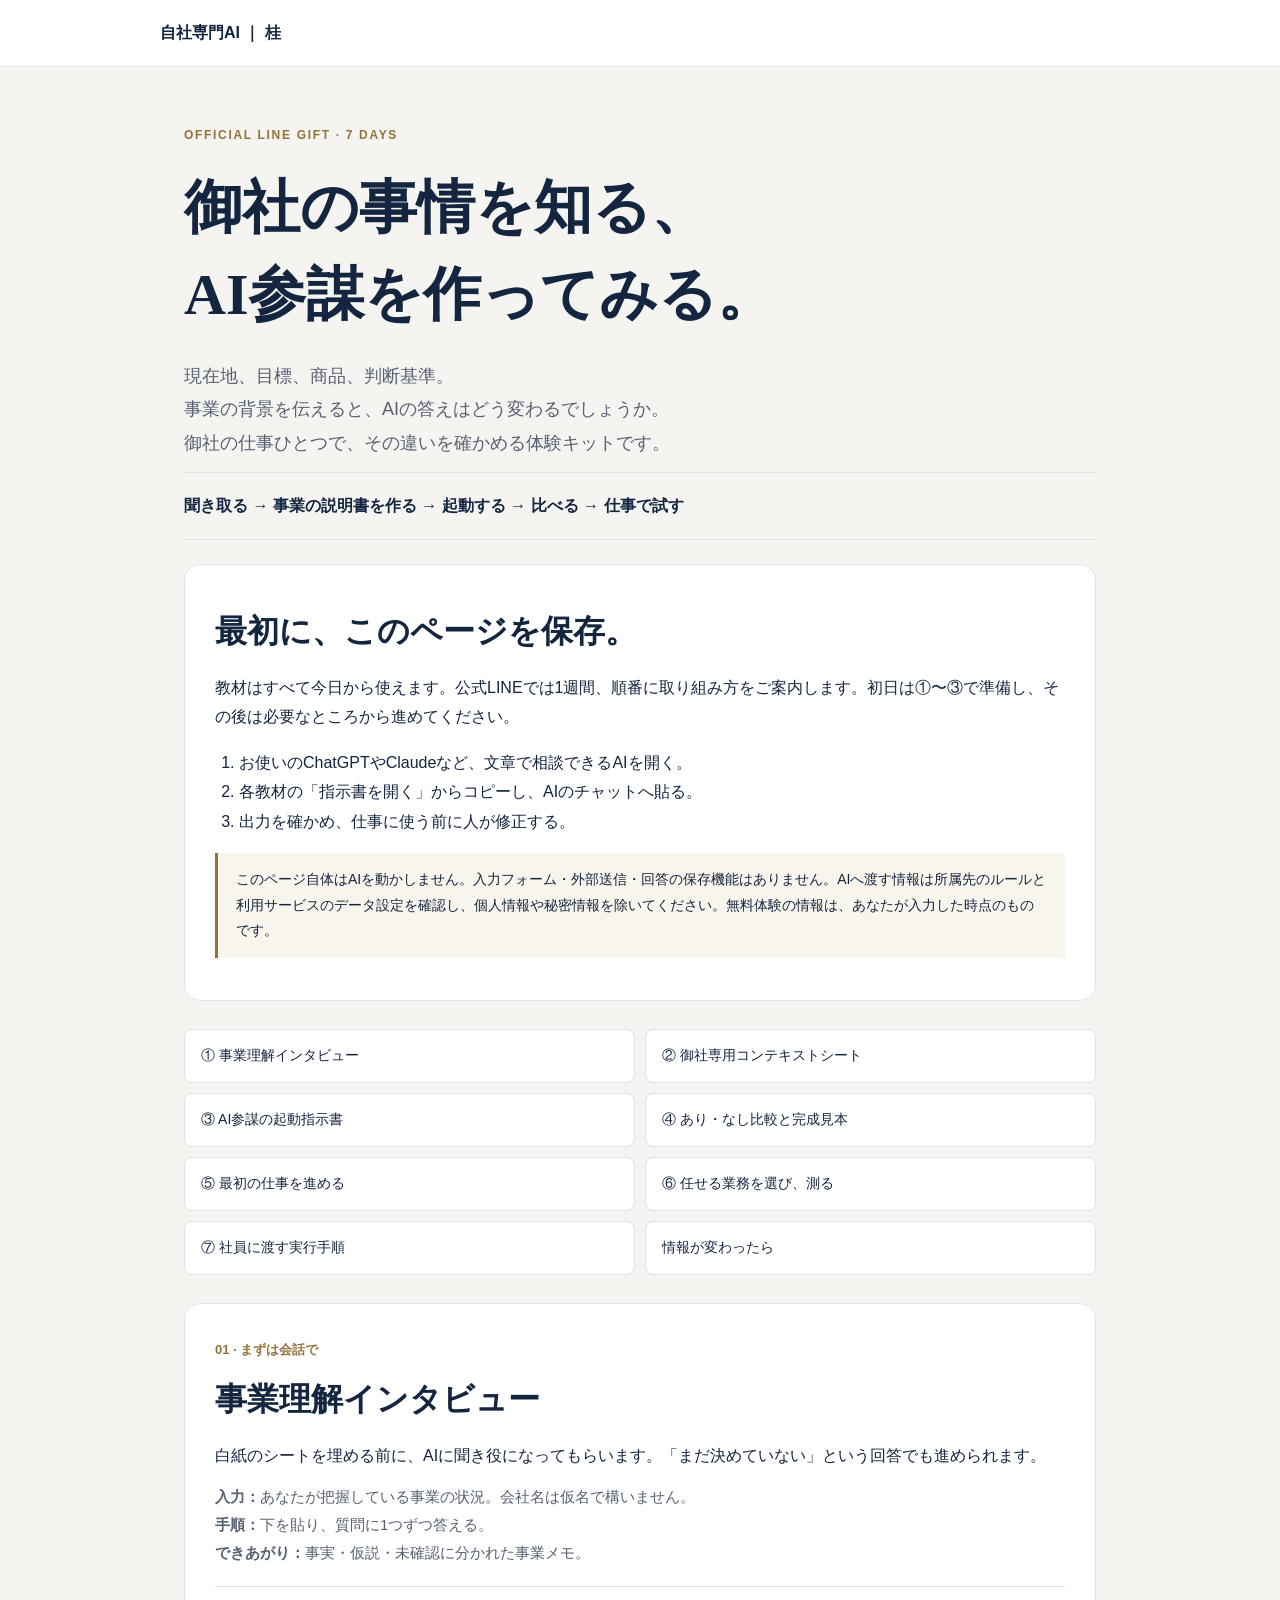
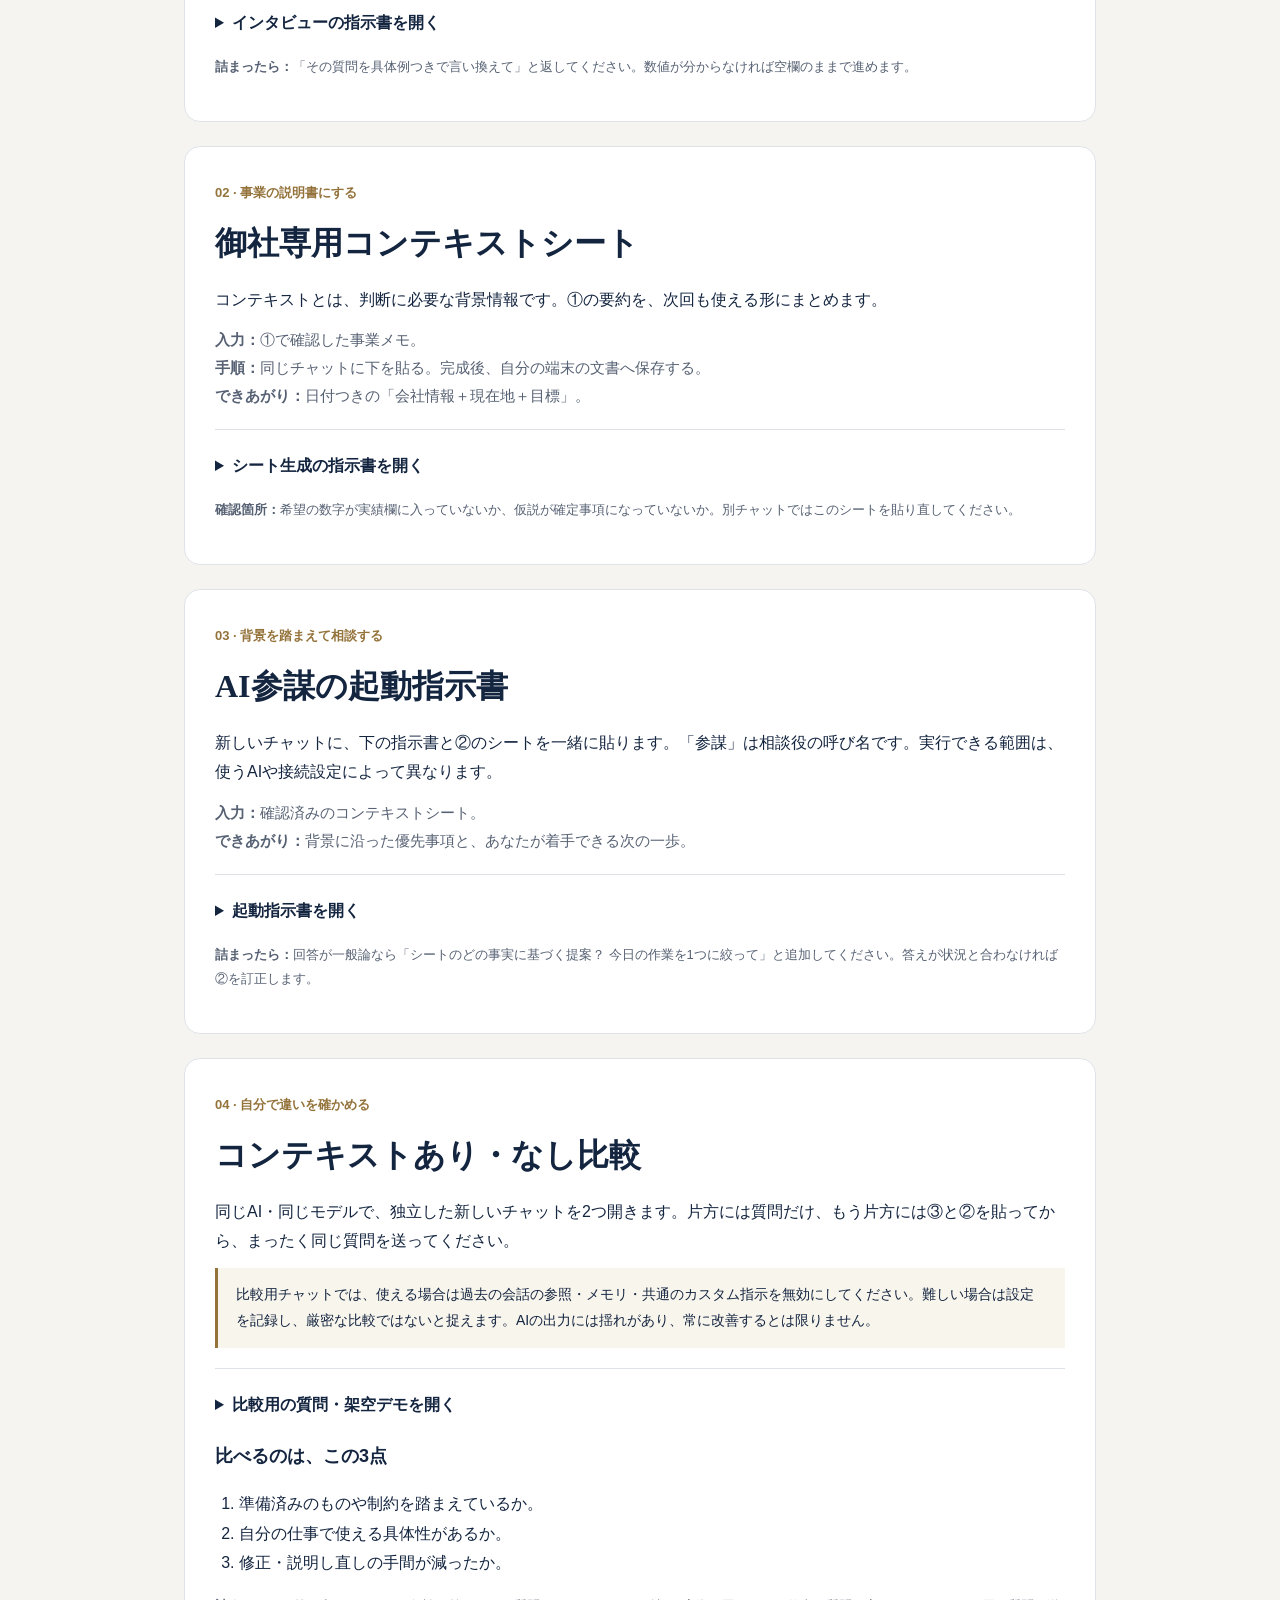
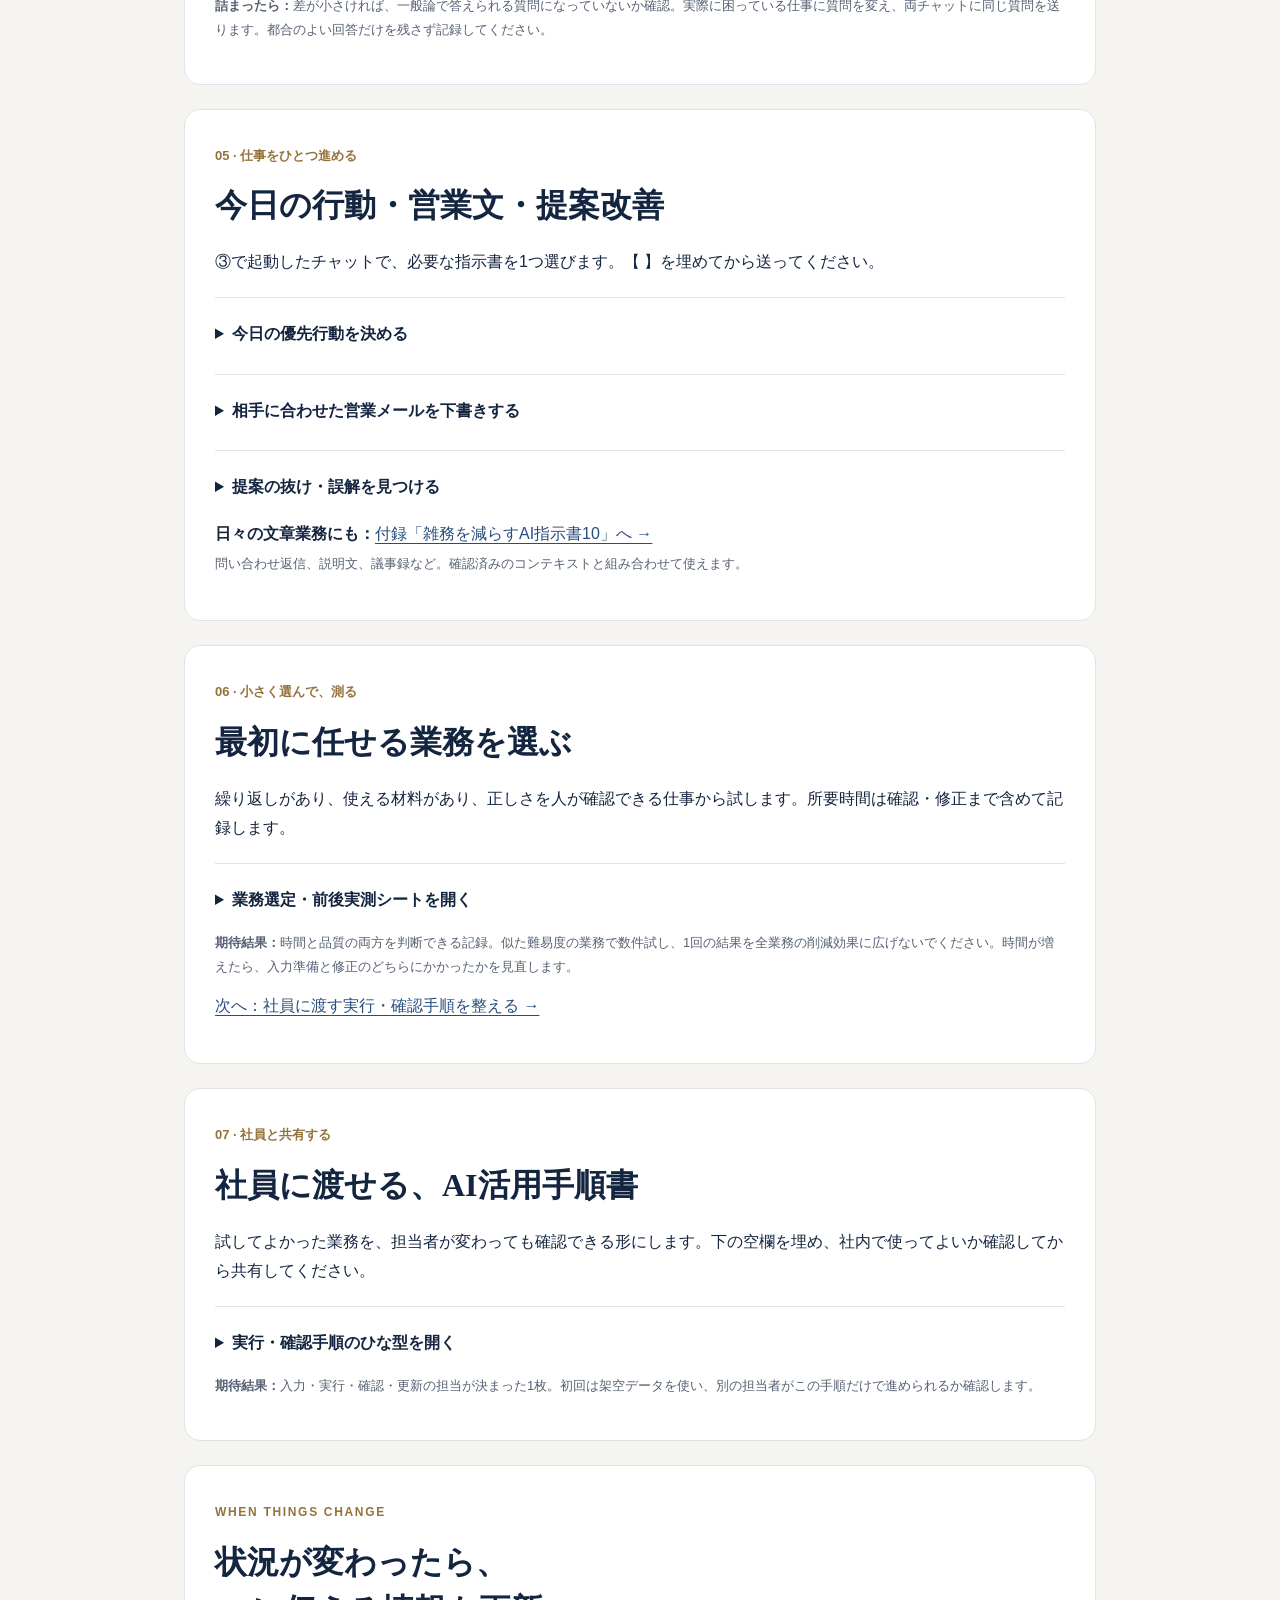
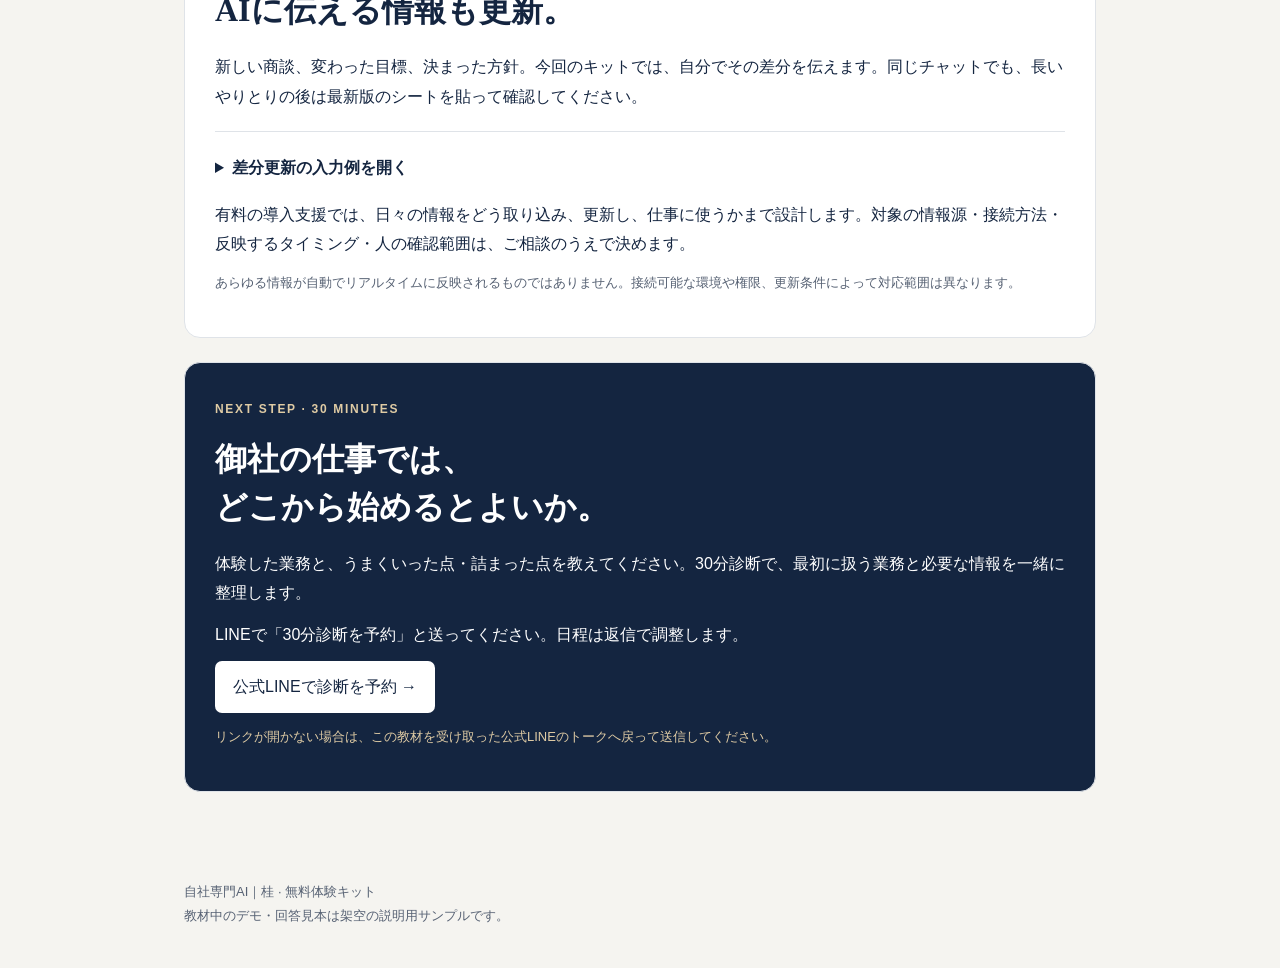
==== kit/index.html @ 75ed48c7 "専属AI参謀の体験キットと7日間のLINE導線を追加" ====
<!doctype html>
<html lang="ja"><head><meta charset="utf-8"><meta name="viewport" content="width=device-width,initial-scale=1"><meta name="robots" content="noindex"><title>御社専属AI参謀｜お試し構築キット</title>
<style>
:root{--ink:#142540;--muted:#566173;--gold:#94733b;--line:#dfe3e8;--paper:#f5f4f0}*{box-sizing:border-box}html{scroll-behavior:smooth}body{margin:0;color:var(--ink);background:var(--paper);font-size:16px;font-family:"Yu Gothic",Meiryo,sans-serif;line-height:1.85}header{padding:18px 24px;border-bottom:1px solid var(--line);background:white}header a{color:var(--ink);text-decoration:none;font-weight:700}header>div,main,footer{max-width:960px;margin:auto}main{padding:52px 24px}h1,h2{font-family:"Yu Mincho","Hiragino Mincho ProN",serif;line-height:1.5}h1{font-size:clamp(32px,6vw,58px);margin:16px 0 22px}h2{font-size:clamp(24px,3.8vw,32px);margin:12px 0 18px}h3{font-size:18px;line-height:1.6}p{margin:12px 0}a{color:#284d7d;text-underline-offset:4px}.eyebrow{font-size:12px;letter-spacing:.14em;color:var(--gold);font-weight:700}.lead{font-size:18px;max-width:740px;color:var(--muted)}.card{background:white;border:1px solid var(--line);padding:30px;margin:24px 0;border-radius:16px;scroll-margin-top:20px}.note{background:#f8f5ed;border-left:3px solid var(--gold);padding:14px 18px;font-size:14px}.small{font-size:13px;color:var(--muted)}.step{font-size:13px;font-weight:700;color:var(--gold)}nav{display:grid;grid-template-columns:repeat(2,minmax(0,1fr));gap:10px;margin:28px 0}nav a{display:block;padding:13px 16px;background:white;border:1px solid var(--line);border-radius:8px;text-decoration:none;color:var(--ink);font-size:14px}.flow{padding:18px 0;border-top:1px solid var(--line);border-bottom:1px solid var(--line);font-weight:700}.goal{color:var(--muted);font-size:15px}details{border-top:1px solid var(--line);margin-top:20px;padding-top:16px}summary{font-weight:700;cursor:pointer;padding:5px 0}pre{font:14px/1.85 "Yu Gothic",Meiryo,sans-serif;white-space:pre-wrap;overflow-wrap:anywhere;background:#f5f6f8;padding:20px;border-radius:8px;margin-bottom:12px}button,.button{font:inherit;display:inline-block;padding:11px 18px;border-radius:7px;border:0;background:var(--ink);color:white;text-decoration:none;cursor:pointer}.copyrow{display:flex;flex-wrap:wrap;align-items:center;gap:12px}.status{font-size:13px;color:var(--gold);min-height:1.8em}a:focus-visible,button:focus-visible,summary:focus-visible{outline:3px solid #bb944d;outline-offset:4px}ul,ol{padding-left:1.5em}.compare-grid{display:grid;grid-template-columns:1fr 1fr;gap:16px}.example{border:1px solid var(--line);padding:18px;border-radius:8px}.example h3{margin-top:0}.navy{background:var(--ink);color:white}.navy .eyebrow,.navy .small{color:#dfcba4}.navy .button{background:#fff;color:var(--ink)}footer{padding:12px 24px 40px;font-size:13px;color:var(--muted)}@media(max-width:600px){main{padding:32px 16px}.card{padding:24px 18px}nav,.compare-grid{grid-template-columns:1fr}pre{padding:16px;font-size:14px}.lead{font-size:16px}}@media(prefers-reduced-motion:reduce){html{scroll-behavior:auto}}@media print{nav,button,.status{display:none}details>*{display:block!important}.card{break-inside:avoid}body{background:white}}
</style></head><body><header><div><a href="../">自社専門AI <span aria-hidden="true">｜</span> 桂</a></div></header><main>
<span class="eyebrow">OFFICIAL LINE GIFT · 7 DAYS</span><h1>御社の事情を知る、<br>AI参謀を作ってみる。</h1><p class="lead">現在地、目標、商品、判断基準。<br>事業の背景を伝えると、AIの答えはどう変わるでしょうか。<br>御社の仕事ひとつで、その違いを確かめる体験キットです。</p>
<p class="flow">聞き取る → 事業の説明書を作る → 起動する → 比べる → 仕事で試す</p>
<section class="card"><h2>最初に、このページを保存。</h2><p>教材はすべて今日から使えます。公式LINEでは1週間、順番に取り組み方をご案内します。初日は①〜③で準備し、その後は必要なところから進めてください。</p><ol><li>お使いのChatGPTやClaudeなど、文章で相談できるAIを開く。</li><li>各教材の「指示書を開く」からコピーし、AIのチャットへ貼る。</li><li>出力を確かめ、仕事に使う前に人が修正する。</li></ol><p class="note">このページ自体はAIを動かしません。入力フォーム・外部送信・回答の保存機能はありません。AIへ渡す情報は所属先のルールと利用サービスのデータ設定を確認し、個人情報や秘密情報を除いてください。無料体験の情報は、あなたが入力した時点のものです。</p></section>
<nav aria-label="教材一覧"><a href="#interview">① 事業理解インタビュー</a><a href="#context">② 御社専用コンテキストシート</a><a href="#boot">③ AI参謀の起動指示書</a><a href="#compare">④ あり・なし比較と完成見本</a><a href="#work">⑤ 最初の仕事を進める</a><a href="#choose">⑥ 任せる業務を選び、測る</a><a href="#handoff">⑦ 社員に渡す実行手順</a><a href="#update">情報が変わったら</a></nav>
<section class="card" id="interview"><span class="step">01 · まずは会話で</span><h2>事業理解インタビュー</h2><p>白紙のシートを埋める前に、AIに聞き役になってもらいます。「まだ決めていない」という回答でも進められます。</p><p class="goal"><strong>入力：</strong>あなたが把握している事業の状況。会社名は仮名で構いません。<br><strong>手順：</strong>下を貼り、質問に1つずつ答える。<br><strong>できあがり：</strong>事実・仮説・未確認に分かれた事業メモ。</p><details><summary>インタビューの指示書を開く</summary><pre id="p-interview">私の事業を理解するために、聞き役になってください。
一度に質問するのは1つだけ。私の回答を待って次へ進んでください。各回答を短く確認し、曖昧な場合だけ具体例を聞いてください。
次の順に、未回答の項目を聞いてください。
1. どんな商品・サービスを、どんなお客様に提供しているか
2. 今の状況。すでにできていること・結果・止まっていること
3. 目指す状態と達成を確認する数字や条件。期限は決まっていれば聞く
4. 使える時間・人数・予算・既存の資料や仕組み
5. 大切にしたい判断基準・守るルール・避けたいこと
6. この情報の基準日
分からない項目は「未確認」、未決定は「未決定」と記録し、推測で埋めないでください。仮説は事実と分けてください。
最後に「事実／仮説／未確認／決定事項」の見出しで要約し、私に訂正を求めてください。訂正後の要約が完成したら終了です。
では、最初の質問をしてください。</pre><div class="copyrow"><button data-copy="p-interview">インタビューをコピー</button><span class="status" role="status"></span></div></details><p class="small"><strong>詰まったら：</strong>「その質問を具体例つきで言い換えて」と返してください。数値が分からなければ空欄のままで進めます。</p></section>
<section class="card" id="context"><span class="step">02 · 事業の説明書にする</span><h2>御社専用コンテキストシート</h2><p>コンテキストとは、判断に必要な背景情報です。①の要約を、次回も使える形にまとめます。</p><p class="goal"><strong>入力：</strong>①で確認した事業メモ。<br><strong>手順：</strong>同じチャットに下を貼る。完成後、自分の端末の文書へ保存する。<br><strong>できあがり：</strong>日付つきの「会社情報＋現在地＋目標」。</p><details><summary>シート生成の指示書を開く</summary><pre id="p-context">ここまでに私が確認した情報だけを使い、次の形式でコンテキストシートを作ってください。各項目は短く、未確認はそのまま残してください。値を補うための推測は不要です。

# 事業コンテキスト
基準日：
更新者：
## 会社・商品
提供内容／対象のお客様／提供条件／強みの根拠：
## 現在地（事実）
できていること／実際の結果／進行中／止まっていること：
## ゴール
達成状態／確認する数字や条件／期限（未決なら未決）：
## 使えるもの・制約
時間／人数／予算／既存資料・仕組み／守るルール：
## 判断基準・決定事項
優先すること／避けること／すでに決めた方針：
## 仮説
確かめたいこと／確かめ方：
## 未確認事項
確認が必要な情報／確認先：

書き終えたら、数字・日付・条件の確認を私に求めてください。</pre><div class="copyrow"><button data-copy="p-context">シート生成をコピー</button><span class="status" role="status"></span></div></details><p class="small"><strong>確認箇所：</strong>希望の数字が実績欄に入っていないか、仮説が確定事項になっていないか。別チャットではこのシートを貼り直してください。</p></section>
<section class="card" id="boot"><span class="step">03 · 背景を踏まえて相談する</span><h2>AI参謀の起動指示書</h2><p>新しいチャットに、下の指示書と②のシートを一緒に貼ります。「参謀」は相談役の呼び名です。実行できる範囲は、使うAIや接続設定によって異なります。</p><p class="goal"><strong>入力：</strong>確認済みのコンテキストシート。<br><strong>できあがり：</strong>背景に沿った優先事項と、あなたが着手できる次の一歩。</p><details><summary>起動指示書を開く</summary><pre id="p-boot">以下の事業コンテキストを踏まえ、私の仕事を進める相談役になってください。
最初に、目標・現在地・重要な制約を各1行で確認してください。
回答では、提案に関係する事実と判断理由を簡潔に示し、仮説や未確認を区別してください。内部の思考過程の開示は不要です。
私の相談に対して、優先事項を最大3つに絞り、最初の一歩を「何を・どこまで行えば完了か」で示してください。すでに完了している準備を繰り返さず、情報が不足して判断を左右する場合は1問ずつ確認してください。
外部情報を調べた場合は出典と確認日を示してください。調べられない場合は未確認としてください。成果や数値を保証せず、確認できた能力・実行結果だけを説明してください。
メール送信・公開・購入などの実行は、利用環境の権限と私の明示的な指示を確認してください。操作できないものは下書きや手順として渡し、実行済みと表現しないでください。
このシートは記載日現在の情報です。更新を受け取ったら変更点を確認し、古い情報との矛盾を解消してください。受け取っていない進捗を自動で把握したとは扱わないでください。

【ここに②のコンテキストシートを貼る】</pre><div class="copyrow"><button data-copy="p-boot">起動指示書をコピー</button><span class="status" role="status"></span></div></details><p class="small"><strong>詰まったら：</strong>回答が一般論なら「シートのどの事実に基づく提案？ 今日の作業を1つに絞って」と追加してください。答えが状況と合わなければ②を訂正します。</p></section>
<section class="card" id="compare"><span class="step">04 · 自分で違いを確かめる</span><h2>コンテキストあり・なし比較</h2><p>同じAI・同じモデルで、独立した新しいチャットを2つ開きます。片方には質問だけ、もう片方には③と②を貼ってから、まったく同じ質問を送ってください。</p><p class="note">比較用チャットでは、使える場合は過去の会話の参照・メモリ・共通のカスタム指示を無効にしてください。難しい場合は設定を記録し、厳密な比較ではないと捉えます。AIの出力には揺れがあり、常に改善するとは限りません。</p><details><summary>比較用の質問・架空デモを開く</summary><pre id="p-question">最初の5社を獲得するために、今日の60分で何を進めるとよいですか。優先する作業を1つと、具体的な手順・完了条件を示してください。</pre><div class="copyrow"><button data-copy="p-question">共通の質問をコピー</button><span class="status" role="status"></span></div><pre id="p-demo">【練習用の架空データ。実在企業の実績ではありません】
基準日：2026年10月25日
商品：小規模企業向けのAI導入支援。初期導入10万円
対象：問い合わせ返信などの繰り返し業務に困る経営者
現在地：サービス内容、LP、公式LINEは完成。新規10社へ案内済み。返信は未確認。契約0社
ゴール：有料導入の最初の5社を獲得する。期限は未決定
制約：今日は60分。経営者の知り合いはいない。広告予算は未決定
判断基準：既存の仕組みを使い、経営者との具体的な相談機会を増やす
仮説：繰り返し業務のある会社に、実例を交えた提案が響くかもしれない
未確認：返信状況、商談化率、営業先の現在の課題</pre><div class="copyrow"><button data-copy="p-demo">架空デモをコピー</button><span class="status" role="status"></span></div><h3>回答の完成見本</h3><p class="small">以下は違いを説明するために作った仮例です。AIの実測結果・改善保証ではありません。</p><div class="compare-grid"><div class="example"><h3>背景なしの仮例</h3><p>対象顧客を決め、サービス紹介ページを用意して、知人へ声をかけましょう。</p><p class="small">確認：準備済みの作業や、使えない経路が含まれていませんか。</p></div><div class="example"><h3>背景ありの仮例</h3><p>まず送信済み10社の返信を確認しましょう。相談希望があれば内容に合わせた返信下書きを作り、なければ新規候補1社の業務と公式窓口を確認し、既存LPを添える個別文面を仕上げます。</p><p class="small">確認：送信日・経路・営業可否など、追加確認が必要な情報は残っています。</p></div></div></details><h3>比べるのは、この3点</h3><ol><li>準備済みのものや制約を踏まえているか。</li><li>自分の仕事で使える具体性があるか。</li><li>修正・説明し直しの手間が減ったか。</li></ol><p class="small"><strong>詰まったら：</strong>差が小さければ、一般論で答えられる質問になっていないか確認。実際に困っている仕事に質問を変え、両チャットに同じ質問を送ります。都合のよい回答だけを残さず記録してください。</p></section>
<section class="card" id="work"><span class="step">05 · 仕事をひとつ進める</span><h2>今日の行動・営業文・提案改善</h2><p>③で起動したチャットで、必要な指示書を1つ選びます。【 】を埋めてから送ってください。</p><details><summary>今日の優先行動を決める</summary><pre id="p-priority">事業コンテキストを踏まえ、今日の【使える時間】で進める行動を1つ選んでください。
追加の現状：【今日の進捗・止まっていること】
判断理由を2行、手順を3つ、完了条件を1つ示してください。重要な未確認事項があれば、最初に1つだけ質問してください。未着手の作業を完了済みと扱わないでください。</pre><div class="copyrow"><button data-copy="p-priority">行動の指示書をコピー</button><span class="status" role="status"></span></div><p class="small">期待結果：終わりが分かる作業1つ。大きすぎる場合は「最初の15分まで分けて」と返します。</p></details><details><summary>相手に合わせた営業メールを下書きする</summary><pre id="p-mail">事業コンテキストと下の確認済み情報から、営業メールの下書きを作ってください。
相手の事業・確認できた業務：【 】
情報源と確認日：【 】
提案する内容・渡せる資料URL：【 】
差出人の事実・使ってよい肩書き：【 】
相手の課題は仮説として表し、実績や効果を創作しないでください。売り込みを隠さず、相手の業務と提案のつながりを短く示し、依頼は1つに絞ってください。件名1案、本文、送信前に確認すべき事実を出してください。送信は行わず、確認用の下書きとして渡してください。</pre><div class="copyrow"><button data-copy="p-mail">営業メールをコピー</button><span class="status" role="status"></span></div><p class="small">期待結果：相手の業務に沿った下書き。宛先・営業受付可否・URL・実績を確認。個別情報がなければ、先に公式情報を調べます。</p></details><details><summary>提案の抜け・誤解を見つける</summary><pre id="p-proposal">事業コンテキストと下の情報で、提案を点検してください。
相手が実際に話した課題：【 】
提案文：【 】
確定している提供範囲・条件：【 】
①相手の課題とずれる箇所 ②根拠の弱い約束 ③範囲・条件の曖昧さを指摘し、優先して直す3点と修正文を示してください。相手の発言とこちらの仮説を区別し、未合意の条件は確定しないでください。</pre><div class="copyrow"><button data-copy="p-proposal">提案改善をコピー</button><span class="status" role="status"></span></div><p class="small">期待結果：直す箇所と修正文。提供できる範囲・金額・開始日は人が確認し、相手の意向が不明なら質問に戻ります。</p></details><p><strong>日々の文章業務にも：</strong><a href="../shijisho/">付録「雑務を減らすAI指示書10」へ →</a><br><span class="small">問い合わせ返信、説明文、議事録など。確認済みのコンテキストと組み合わせて使えます。</span></p></section>
<section class="card" id="choose"><span class="step">06 · 小さく選んで、測る</span><h2>最初に任せる業務を選ぶ</h2><p>繰り返しがあり、使える材料があり、正しさを人が確認できる仕事から試します。所要時間は確認・修正まで含めて記録します。</p><details><summary>業務選定・前後実測シートを開く</summary><pre id="p-choose">下の業務候補から、最初にAIで試す1つを選ぶ相談に乗ってください。
候補ごとに記入：
業務名／月の件数／1件の通常所要時間／使える資料／確認担当／誤りの影響／社内ルール上の入力可否
【ここに候補を2〜3件記入】

頻度、材料の有無、確認のしやすさ、誤りの影響を比較してください。未測定を推測の数字で埋めず、影響が小さく、人が確認できる1件の試し方を提案してください。
出力：選ぶ業務／理由／準備する匿名化した入力／人が確認する項目／試行の完了条件。</pre><div class="copyrow"><button data-copy="p-choose">業務選定をコピー</button><span class="status" role="status"></span></div><pre id="p-measure"># 1件の試行記録
日付／業務名／使用AI・モデル：
対象の難易度・件数：
AIなし：作業 分＋確認・修正 分＝合計 分
AIあり：入力準備 分＋生成・待機 分＋確認・修正 分＝合計 分
品質：必要条件を満たしたか／誤り／修正した箇所
背景情報を追加した箇所：
次に変えること：
結論：続ける／条件を変えて再試行／今回は見送る</pre><div class="copyrow"><button data-copy="p-measure">実測シートをコピー</button><span class="status" role="status"></span></div></details><p class="small"><strong>期待結果：</strong>時間と品質の両方を判断できる記録。似た難易度の業務で数件試し、1回の結果を全業務の削減効果に広げないでください。時間が増えたら、入力準備と修正のどちらにかかったかを見直します。</p><p><a href="#handoff">次へ：社員に渡す実行・確認手順を整える →</a></p></section>
<section class="card" id="handoff"><span class="step">07 · 社員と共有する</span><h2>社員に渡せる、AI活用手順書</h2><p>試してよかった業務を、担当者が変わっても確認できる形にします。下の空欄を埋め、社内で使ってよいか確認してから共有してください。</p><details><summary>実行・確認手順のひな型を開く</summary><pre id="p-handoff"># AI活用手順書
業務名：
作成日・改訂日：
実行担当／確認担当：
利用を認めたAI・設定：
使うコンテキストシートの版・保管場所：
使う指示書：

1. 入力前
最新のシートか確認する。社内の情報管理ルールを確認し、顧客名・連絡先・契約情報等を必要に応じ匿名化する。匿名化しても機密性が残る情報は、許可された環境と範囲でのみ扱う。
2. 実行
確認済みのシートと指示書を貼り、必要な情報を追加する。AIの出力は下書きとして扱う。
3. 人が確認
事実／数字／日付／宛先／金額／条件／個人情報／未合意の約束を確認する。根拠のない箇所は修正するか、担当へ確認する。
4. 使用・保存
確認担当が承認したものを利用する。成果物と修正点を社内で決めた場所に保存する。外部への送信・公開は社内の承認手順に従う。
5. 更新
商品・目標・進捗・ルールが変わったら、更新担当が日付つきでシートを更新する。別チャットには最新版を貼り直す。
6. 困ったとき
入力してよいか不明なら確認担当へ相談する。誤りが続く場合は使用を止め、材料・指示・確認項目を見直す。

この業務で特に確認すること：
困ったときの連絡先：</pre><div class="copyrow"><button data-copy="p-handoff">手順書をコピー</button><span class="status" role="status"></span></div></details><p class="small"><strong>期待結果：</strong>入力・実行・確認・更新の担当が決まった1枚。初回は架空データを使い、別の担当者がこの手順だけで進められるか確認します。</p></section>
<section class="card" id="update"><span class="eyebrow">WHEN THINGS CHANGE</span><h2>状況が変わったら、<br>AIに伝える情報も更新。</h2><p>新しい商談、変わった目標、決まった方針。今回のキットでは、自分でその差分を伝えます。同じチャットでも、長いやりとりの後は最新版のシートを貼って確認してください。</p><details><summary>差分更新の入力例を開く</summary><pre id="p-update">コンテキストを更新してください。下の差分は架空の練習例です。実際に使う時は自分の事実に置き換えます。
更新日：2026年10月27日
変更前：新規10社に案内済み。返信未確認。契約0社。
変更後（確認済みの事実）：2社から返信。うち1社と診断日程を調整中。契約0社。
新しい決定事項：今日は診断日程の確定を優先する。
未確認：相手の対象業務と決裁者。

旧情報と置き換える箇所を示し、矛盾があれば確認してください。更新済みのコンテキストシートを全文で出し、今日の最初の一歩を1つ提案してください。</pre><div class="copyrow"><button data-copy="p-update">更新例をコピー</button><span class="status" role="status"></span></div></details><p>有料の導入支援では、日々の情報をどう取り込み、更新し、仕事に使うかまで設計します。対象の情報源・接続方法・反映するタイミング・人の確認範囲は、ご相談のうえで決めます。</p><p class="small">あらゆる情報が自動でリアルタイムに反映されるものではありません。接続可能な環境や権限、更新条件によって対応範囲は異なります。</p></section>
<section class="card navy" id="consult"><span class="eyebrow">NEXT STEP · 30 MINUTES</span><h2>御社の仕事では、<br>どこから始めるとよいか。</h2><p>体験した業務と、うまくいった点・詰まった点を教えてください。30分診断で、最初に扱う業務と必要な情報を一緒に整理します。</p><p>LINEで「30分診断を予約」と送ってください。日程は返信で調整します。</p><a class="button" href="https://line.me/R/oaMessage/%40543rhryb/?30%E5%88%86%E8%A8%BA%E6%96%AD%E3%82%92%E4%BA%88%E7%B4%84" target="_blank" rel="noopener">公式LINEで診断を予約 →</a><p class="small">リンクが開かない場合は、この教材を受け取った公式LINEのトークへ戻って送信してください。</p></section>
</main><footer>自社専門AI｜桂 · 無料体験キット<br>教材中のデモ・回答見本は架空の説明用サンプルです。</footer>
<script>
document.querySelectorAll('[data-copy]').forEach(button=>{button.type='button';button.addEventListener('click',async()=>{const value=document.getElementById(button.dataset.copy).textContent;let copied=false;try{if(navigator.clipboard&&window.isSecureContext){await navigator.clipboard.writeText(value);copied=true}}catch(error){}if(!copied){const field=document.createElement('textarea');field.value=value;field.style.cssText='position:fixed;left:-9999px;top:0';document.body.append(field);field.select();try{copied=document.execCommand('copy')}catch(error){}field.remove();button.focus()}button.parentElement.querySelector('.status').textContent=copied?'コピーしました。AIのチャットへ貼り付けてください。':'コピーできませんでした。本文を選択してコピーしてください。'})});
</script></body></html>
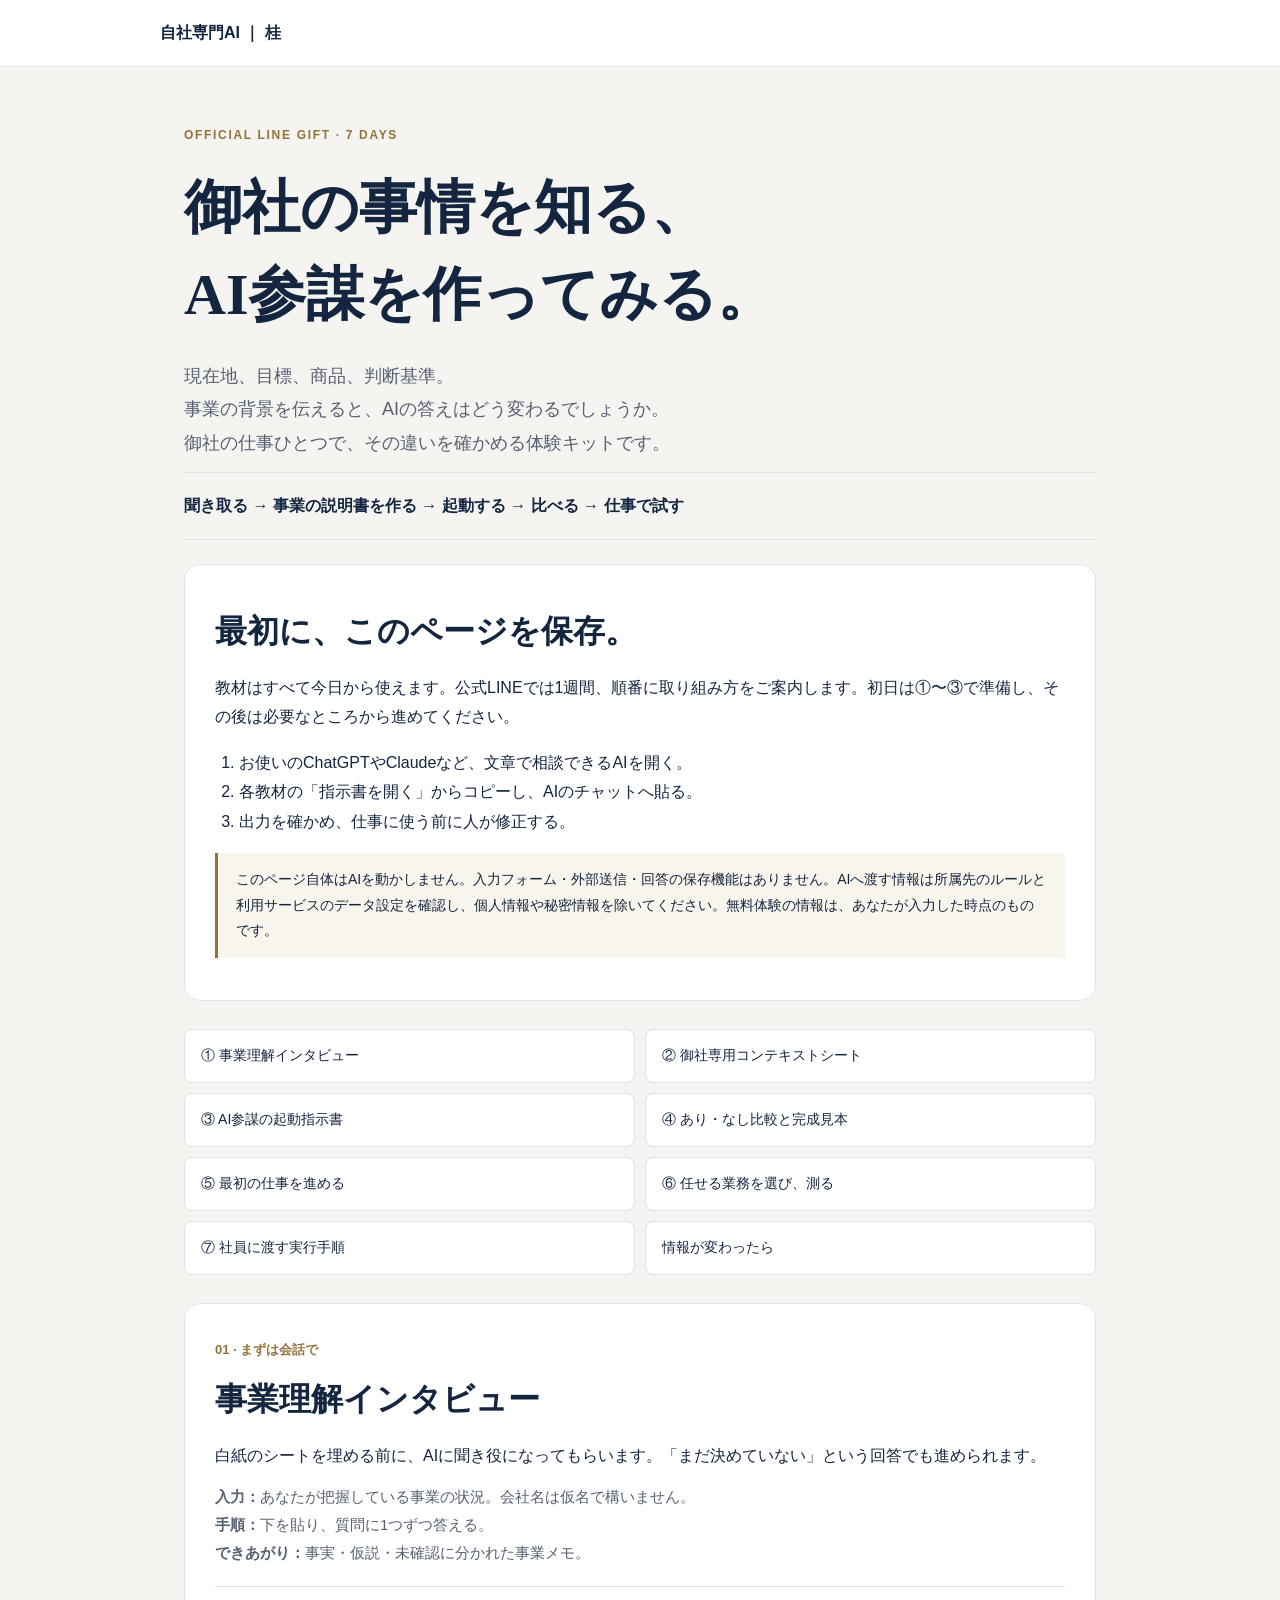
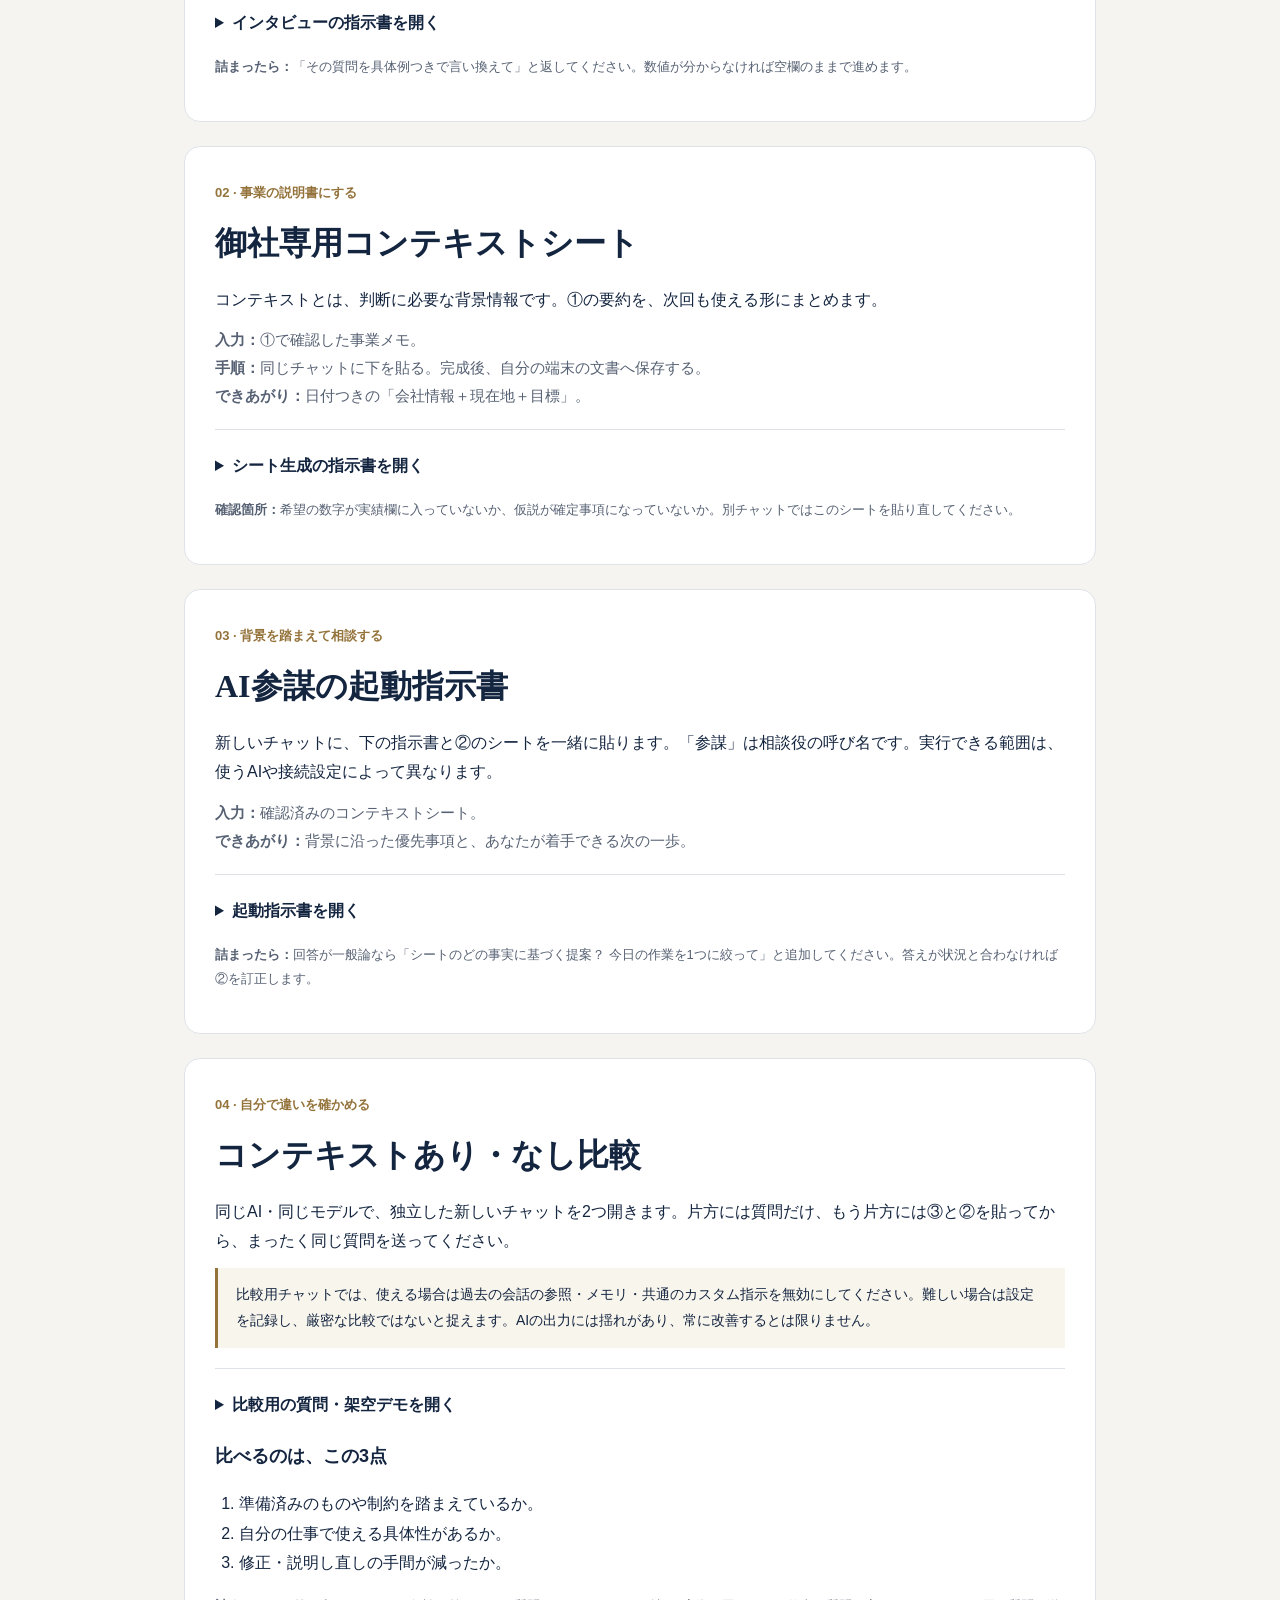
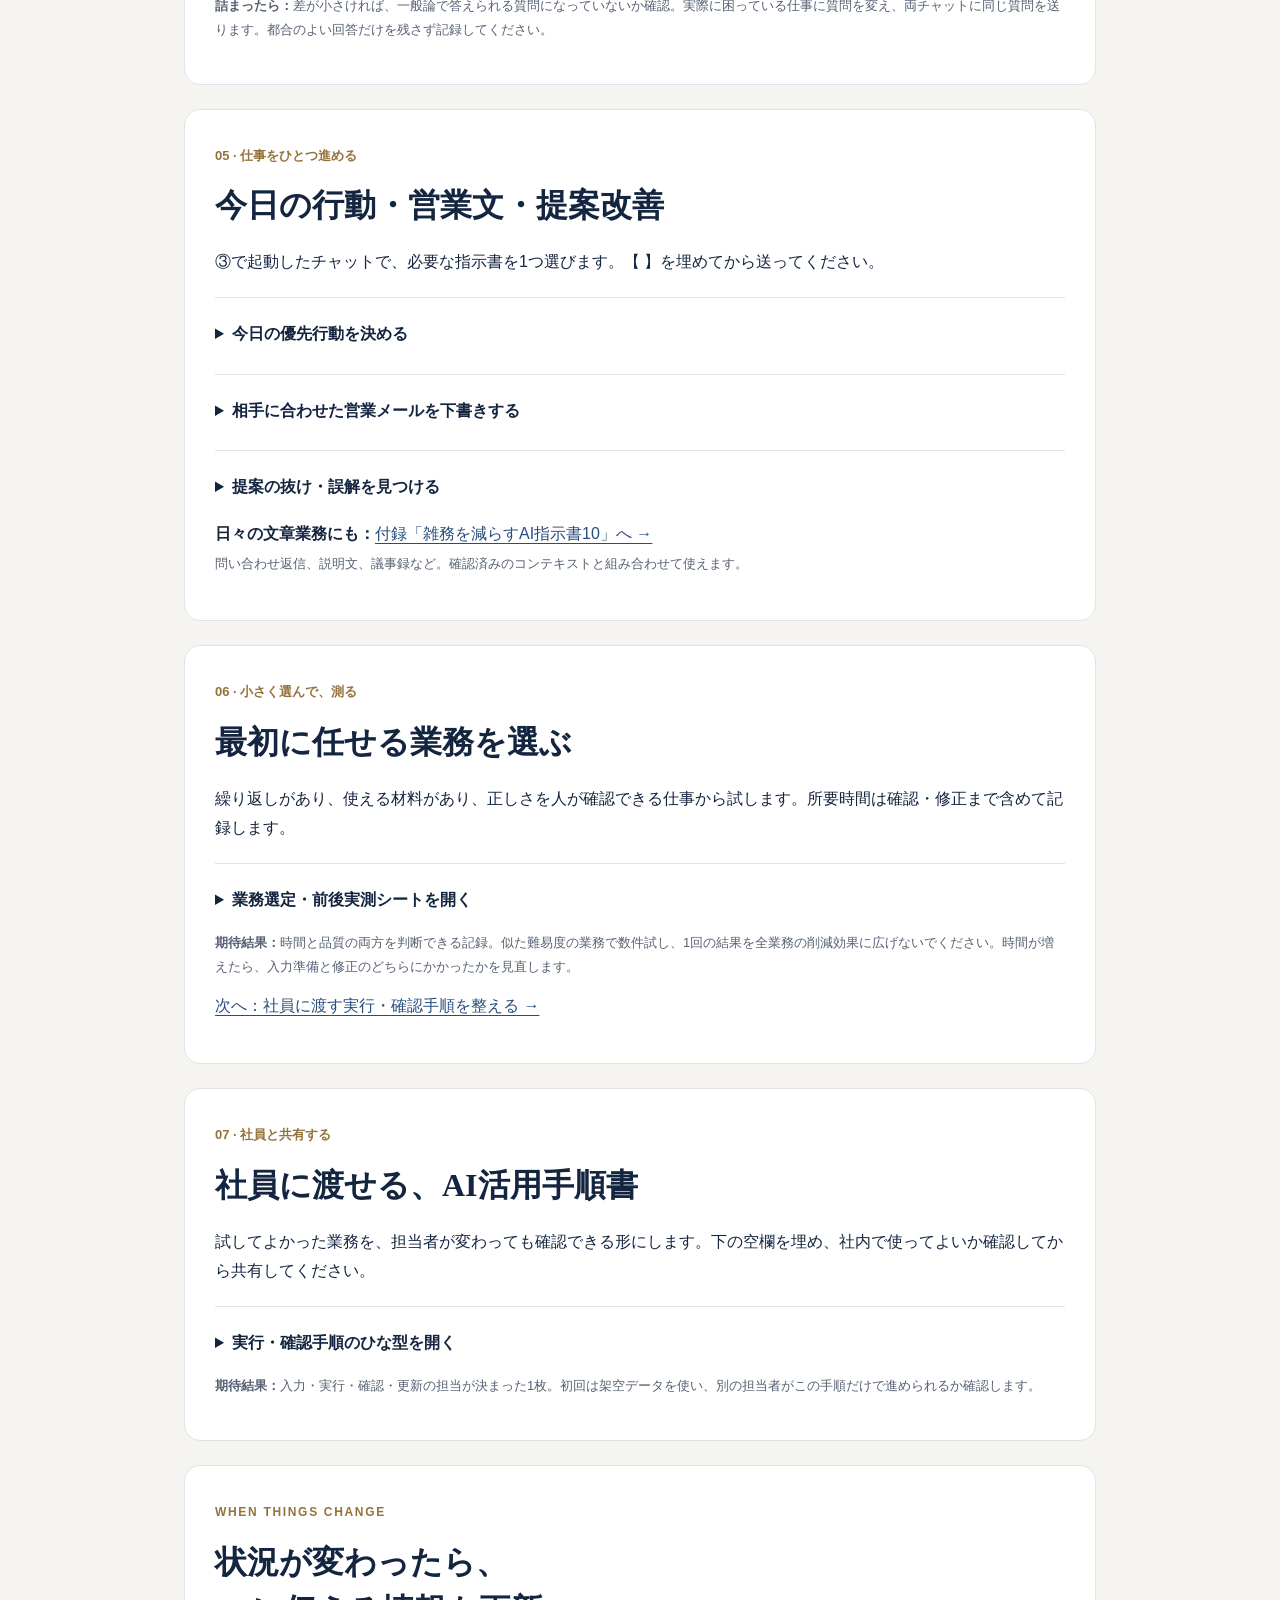
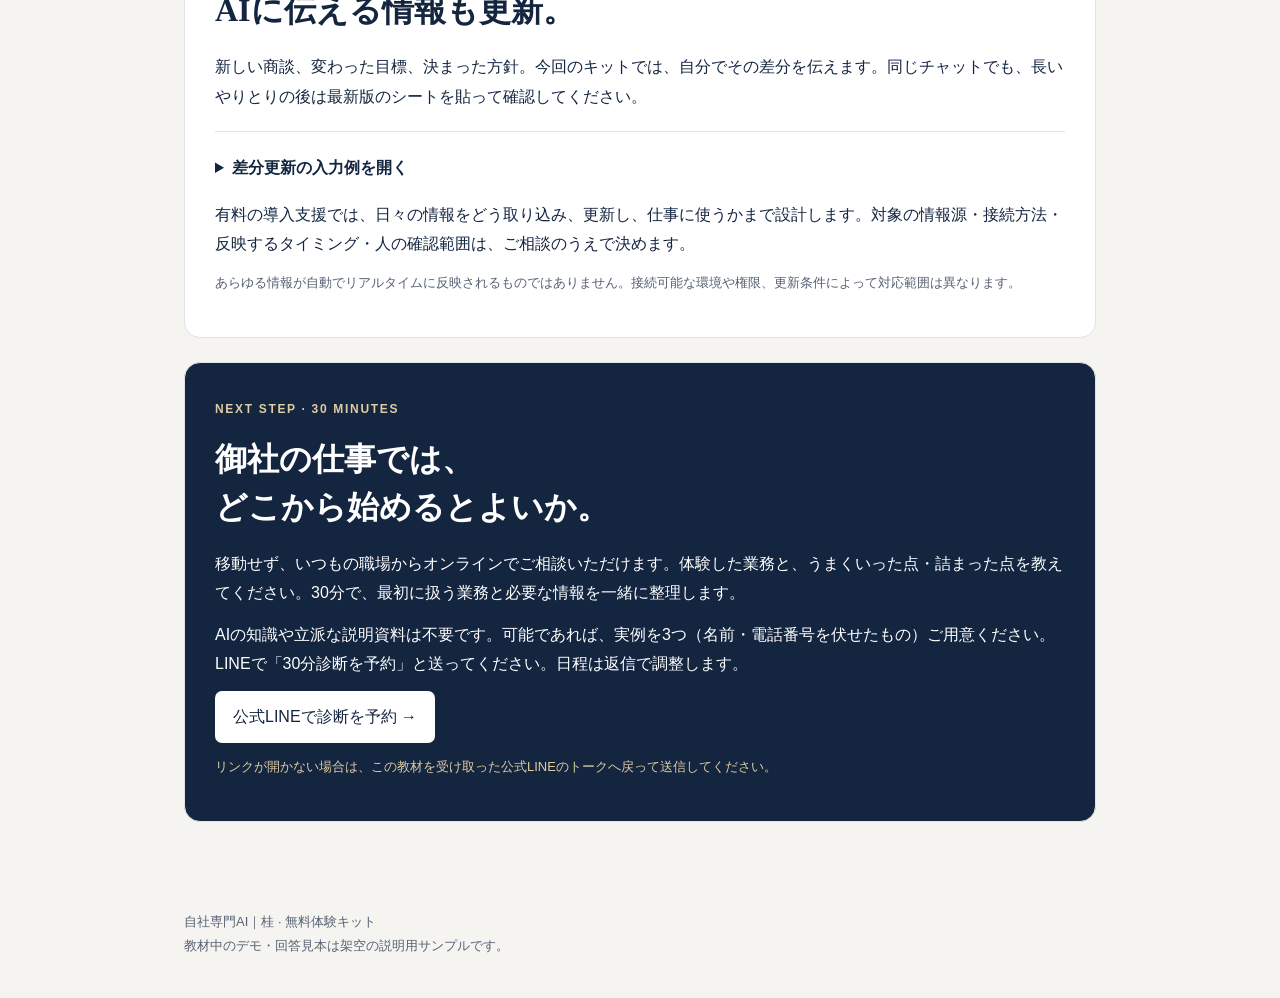
==== commit 7caee64f: "オンライン相談の利便性をキットに追加" ====
--- a/kit/index.html
+++ b/kit/index.html
@@ -1,124 +1,124 @@
-<!doctype html>
-<html lang="ja"><head><meta charset="utf-8"><meta name="viewport" content="width=device-width,initial-scale=1"><meta name="robots" content="noindex"><title>御社専属AI参謀｜お試し構築キット</title>
-<style>
-:root{--ink:#142540;--muted:#566173;--gold:#94733b;--line:#dfe3e8;--paper:#f5f4f0}*{box-sizing:border-box}html{scroll-behavior:smooth}body{margin:0;color:var(--ink);background:var(--paper);font-size:16px;font-family:"Yu Gothic",Meiryo,sans-serif;line-height:1.85}header{padding:18px 24px;border-bottom:1px solid var(--line);background:white}header a{color:var(--ink);text-decoration:none;font-weight:700}header>div,main,footer{max-width:960px;margin:auto}main{padding:52px 24px}h1,h2{font-family:"Yu Mincho","Hiragino Mincho ProN",serif;line-height:1.5}h1{font-size:clamp(32px,6vw,58px);margin:16px 0 22px}h2{font-size:clamp(24px,3.8vw,32px);margin:12px 0 18px}h3{font-size:18px;line-height:1.6}p{margin:12px 0}a{color:#284d7d;text-underline-offset:4px}.eyebrow{font-size:12px;letter-spacing:.14em;color:var(--gold);font-weight:700}.lead{font-size:18px;max-width:740px;color:var(--muted)}.card{background:white;border:1px solid var(--line);padding:30px;margin:24px 0;border-radius:16px;scroll-margin-top:20px}.note{background:#f8f5ed;border-left:3px solid var(--gold);padding:14px 18px;font-size:14px}.small{font-size:13px;color:var(--muted)}.step{font-size:13px;font-weight:700;color:var(--gold)}nav{display:grid;grid-template-columns:repeat(2,minmax(0,1fr));gap:10px;margin:28px 0}nav a{display:block;padding:13px 16px;background:white;border:1px solid var(--line);border-radius:8px;text-decoration:none;color:var(--ink);font-size:14px}.flow{padding:18px 0;border-top:1px solid var(--line);border-bottom:1px solid var(--line);font-weight:700}.goal{color:var(--muted);font-size:15px}details{border-top:1px solid var(--line);margin-top:20px;padding-top:16px}summary{font-weight:700;cursor:pointer;padding:5px 0}pre{font:14px/1.85 "Yu Gothic",Meiryo,sans-serif;white-space:pre-wrap;overflow-wrap:anywhere;background:#f5f6f8;padding:20px;border-radius:8px;margin-bottom:12px}button,.button{font:inherit;display:inline-block;padding:11px 18px;border-radius:7px;border:0;background:var(--ink);color:white;text-decoration:none;cursor:pointer}.copyrow{display:flex;flex-wrap:wrap;align-items:center;gap:12px}.status{font-size:13px;color:var(--gold);min-height:1.8em}a:focus-visible,button:focus-visible,summary:focus-visible{outline:3px solid #bb944d;outline-offset:4px}ul,ol{padding-left:1.5em}.compare-grid{display:grid;grid-template-columns:1fr 1fr;gap:16px}.example{border:1px solid var(--line);padding:18px;border-radius:8px}.example h3{margin-top:0}.navy{background:var(--ink);color:white}.navy .eyebrow,.navy .small{color:#dfcba4}.navy .button{background:#fff;color:var(--ink)}footer{padding:12px 24px 40px;font-size:13px;color:var(--muted)}@media(max-width:600px){main{padding:32px 16px}.card{padding:24px 18px}nav,.compare-grid{grid-template-columns:1fr}pre{padding:16px;font-size:14px}.lead{font-size:16px}}@media(prefers-reduced-motion:reduce){html{scroll-behavior:auto}}@media print{nav,button,.status{display:none}details>*{display:block!important}.card{break-inside:avoid}body{background:white}}
-</style></head><body><header><div><a href="../">自社専門AI <span aria-hidden="true">｜</span> 桂</a></div></header><main>
-<span class="eyebrow">OFFICIAL LINE GIFT · 7 DAYS</span><h1>御社の事情を知る、<br>AI参謀を作ってみる。</h1><p class="lead">現在地、目標、商品、判断基準。<br>事業の背景を伝えると、AIの答えはどう変わるでしょうか。<br>御社の仕事ひとつで、その違いを確かめる体験キットです。</p>
-<p class="flow">聞き取る → 事業の説明書を作る → 起動する → 比べる → 仕事で試す</p>
-<section class="card"><h2>最初に、このページを保存。</h2><p>教材はすべて今日から使えます。公式LINEでは1週間、順番に取り組み方をご案内します。初日は①〜③で準備し、その後は必要なところから進めてください。</p><ol><li>お使いのChatGPTやClaudeなど、文章で相談できるAIを開く。</li><li>各教材の「指示書を開く」からコピーし、AIのチャットへ貼る。</li><li>出力を確かめ、仕事に使う前に人が修正する。</li></ol><p class="note">このページ自体はAIを動かしません。入力フォーム・外部送信・回答の保存機能はありません。AIへ渡す情報は所属先のルールと利用サービスのデータ設定を確認し、個人情報や秘密情報を除いてください。無料体験の情報は、あなたが入力した時点のものです。</p></section>
-<nav aria-label="教材一覧"><a href="#interview">① 事業理解インタビュー</a><a href="#context">② 御社専用コンテキストシート</a><a href="#boot">③ AI参謀の起動指示書</a><a href="#compare">④ あり・なし比較と完成見本</a><a href="#work">⑤ 最初の仕事を進める</a><a href="#choose">⑥ 任せる業務を選び、測る</a><a href="#handoff">⑦ 社員に渡す実行手順</a><a href="#update">情報が変わったら</a></nav>
-<section class="card" id="interview"><span class="step">01 · まずは会話で</span><h2>事業理解インタビュー</h2><p>白紙のシートを埋める前に、AIに聞き役になってもらいます。「まだ決めていない」という回答でも進められます。</p><p class="goal"><strong>入力：</strong>あなたが把握している事業の状況。会社名は仮名で構いません。<br><strong>手順：</strong>下を貼り、質問に1つずつ答える。<br><strong>できあがり：</strong>事実・仮説・未確認に分かれた事業メモ。</p><details><summary>インタビューの指示書を開く</summary><pre id="p-interview">私の事業を理解するために、聞き役になってください。
-一度に質問するのは1つだけ。私の回答を待って次へ進んでください。各回答を短く確認し、曖昧な場合だけ具体例を聞いてください。
-次の順に、未回答の項目を聞いてください。
-1. どんな商品・サービスを、どんなお客様に提供しているか
-2. 今の状況。すでにできていること・結果・止まっていること
-3. 目指す状態と達成を確認する数字や条件。期限は決まっていれば聞く
-4. 使える時間・人数・予算・既存の資料や仕組み
-5. 大切にしたい判断基準・守るルール・避けたいこと
-6. この情報の基準日
-分からない項目は「未確認」、未決定は「未決定」と記録し、推測で埋めないでください。仮説は事実と分けてください。
-最後に「事実／仮説／未確認／決定事項」の見出しで要約し、私に訂正を求めてください。訂正後の要約が完成したら終了です。
-では、最初の質問をしてください。</pre><div class="copyrow"><button data-copy="p-interview">インタビューをコピー</button><span class="status" role="status"></span></div></details><p class="small"><strong>詰まったら：</strong>「その質問を具体例つきで言い換えて」と返してください。数値が分からなければ空欄のままで進めます。</p></section>
-<section class="card" id="context"><span class="step">02 · 事業の説明書にする</span><h2>御社専用コンテキストシート</h2><p>コンテキストとは、判断に必要な背景情報です。①の要約を、次回も使える形にまとめます。</p><p class="goal"><strong>入力：</strong>①で確認した事業メモ。<br><strong>手順：</strong>同じチャットに下を貼る。完成後、自分の端末の文書へ保存する。<br><strong>できあがり：</strong>日付つきの「会社情報＋現在地＋目標」。</p><details><summary>シート生成の指示書を開く</summary><pre id="p-context">ここまでに私が確認した情報だけを使い、次の形式でコンテキストシートを作ってください。各項目は短く、未確認はそのまま残してください。値を補うための推測は不要です。
-
-# 事業コンテキスト
-基準日：
-更新者：
-## 会社・商品
-提供内容／対象のお客様／提供条件／強みの根拠：
-## 現在地（事実）
-できていること／実際の結果／進行中／止まっていること：
-## ゴール
-達成状態／確認する数字や条件／期限（未決なら未決）：
-## 使えるもの・制約
-時間／人数／予算／既存資料・仕組み／守るルール：
-## 判断基準・決定事項
-優先すること／避けること／すでに決めた方針：
-## 仮説
-確かめたいこと／確かめ方：
-## 未確認事項
-確認が必要な情報／確認先：
-
-書き終えたら、数字・日付・条件の確認を私に求めてください。</pre><div class="copyrow"><button data-copy="p-context">シート生成をコピー</button><span class="status" role="status"></span></div></details><p class="small"><strong>確認箇所：</strong>希望の数字が実績欄に入っていないか、仮説が確定事項になっていないか。別チャットではこのシートを貼り直してください。</p></section>
-<section class="card" id="boot"><span class="step">03 · 背景を踏まえて相談する</span><h2>AI参謀の起動指示書</h2><p>新しいチャットに、下の指示書と②のシートを一緒に貼ります。「参謀」は相談役の呼び名です。実行できる範囲は、使うAIや接続設定によって異なります。</p><p class="goal"><strong>入力：</strong>確認済みのコンテキストシート。<br><strong>できあがり：</strong>背景に沿った優先事項と、あなたが着手できる次の一歩。</p><details><summary>起動指示書を開く</summary><pre id="p-boot">以下の事業コンテキストを踏まえ、私の仕事を進める相談役になってください。
-最初に、目標・現在地・重要な制約を各1行で確認してください。
-回答では、提案に関係する事実と判断理由を簡潔に示し、仮説や未確認を区別してください。内部の思考過程の開示は不要です。
-私の相談に対して、優先事項を最大3つに絞り、最初の一歩を「何を・どこまで行えば完了か」で示してください。すでに完了している準備を繰り返さず、情報が不足して判断を左右する場合は1問ずつ確認してください。
-外部情報を調べた場合は出典と確認日を示してください。調べられない場合は未確認としてください。成果や数値を保証せず、確認できた能力・実行結果だけを説明してください。
-メール送信・公開・購入などの実行は、利用環境の権限と私の明示的な指示を確認してください。操作できないものは下書きや手順として渡し、実行済みと表現しないでください。
-このシートは記載日現在の情報です。更新を受け取ったら変更点を確認し、古い情報との矛盾を解消してください。受け取っていない進捗を自動で把握したとは扱わないでください。
-
-【ここに②のコンテキストシートを貼る】</pre><div class="copyrow"><button data-copy="p-boot">起動指示書をコピー</button><span class="status" role="status"></span></div></details><p class="small"><strong>詰まったら：</strong>回答が一般論なら「シートのどの事実に基づく提案？ 今日の作業を1つに絞って」と追加してください。答えが状況と合わなければ②を訂正します。</p></section>
-<section class="card" id="compare"><span class="step">04 · 自分で違いを確かめる</span><h2>コンテキストあり・なし比較</h2><p>同じAI・同じモデルで、独立した新しいチャットを2つ開きます。片方には質問だけ、もう片方には③と②を貼ってから、まったく同じ質問を送ってください。</p><p class="note">比較用チャットでは、使える場合は過去の会話の参照・メモリ・共通のカスタム指示を無効にしてください。難しい場合は設定を記録し、厳密な比較ではないと捉えます。AIの出力には揺れがあり、常に改善するとは限りません。</p><details><summary>比較用の質問・架空デモを開く</summary><pre id="p-question">最初の5社を獲得するために、今日の60分で何を進めるとよいですか。優先する作業を1つと、具体的な手順・完了条件を示してください。</pre><div class="copyrow"><button data-copy="p-question">共通の質問をコピー</button><span class="status" role="status"></span></div><pre id="p-demo">【練習用の架空データ。実在企業の実績ではありません】
-基準日：2026年10月25日
-商品：小規模企業向けのAI導入支援。初期導入10万円
-対象：問い合わせ返信などの繰り返し業務に困る経営者
-現在地：サービス内容、LP、公式LINEは完成。新規10社へ案内済み。返信は未確認。契約0社
-ゴール：有料導入の最初の5社を獲得する。期限は未決定
-制約：今日は60分。経営者の知り合いはいない。広告予算は未決定
-判断基準：既存の仕組みを使い、経営者との具体的な相談機会を増やす
-仮説：繰り返し業務のある会社に、実例を交えた提案が響くかもしれない
-未確認：返信状況、商談化率、営業先の現在の課題</pre><div class="copyrow"><button data-copy="p-demo">架空デモをコピー</button><span class="status" role="status"></span></div><h3>回答の完成見本</h3><p class="small">以下は違いを説明するために作った仮例です。AIの実測結果・改善保証ではありません。</p><div class="compare-grid"><div class="example"><h3>背景なしの仮例</h3><p>対象顧客を決め、サービス紹介ページを用意して、知人へ声をかけましょう。</p><p class="small">確認：準備済みの作業や、使えない経路が含まれていませんか。</p></div><div class="example"><h3>背景ありの仮例</h3><p>まず送信済み10社の返信を確認しましょう。相談希望があれば内容に合わせた返信下書きを作り、なければ新規候補1社の業務と公式窓口を確認し、既存LPを添える個別文面を仕上げます。</p><p class="small">確認：送信日・経路・営業可否など、追加確認が必要な情報は残っています。</p></div></div></details><h3>比べるのは、この3点</h3><ol><li>準備済みのものや制約を踏まえているか。</li><li>自分の仕事で使える具体性があるか。</li><li>修正・説明し直しの手間が減ったか。</li></ol><p class="small"><strong>詰まったら：</strong>差が小さければ、一般論で答えられる質問になっていないか確認。実際に困っている仕事に質問を変え、両チャットに同じ質問を送ります。都合のよい回答だけを残さず記録してください。</p></section>
-<section class="card" id="work"><span class="step">05 · 仕事をひとつ進める</span><h2>今日の行動・営業文・提案改善</h2><p>③で起動したチャットで、必要な指示書を1つ選びます。【 】を埋めてから送ってください。</p><details><summary>今日の優先行動を決める</summary><pre id="p-priority">事業コンテキストを踏まえ、今日の【使える時間】で進める行動を1つ選んでください。
-追加の現状：【今日の進捗・止まっていること】
-判断理由を2行、手順を3つ、完了条件を1つ示してください。重要な未確認事項があれば、最初に1つだけ質問してください。未着手の作業を完了済みと扱わないでください。</pre><div class="copyrow"><button data-copy="p-priority">行動の指示書をコピー</button><span class="status" role="status"></span></div><p class="small">期待結果：終わりが分かる作業1つ。大きすぎる場合は「最初の15分まで分けて」と返します。</p></details><details><summary>相手に合わせた営業メールを下書きする</summary><pre id="p-mail">事業コンテキストと下の確認済み情報から、営業メールの下書きを作ってください。
-相手の事業・確認できた業務：【 】
-情報源と確認日：【 】
-提案する内容・渡せる資料URL：【 】
-差出人の事実・使ってよい肩書き：【 】
-相手の課題は仮説として表し、実績や効果を創作しないでください。売り込みを隠さず、相手の業務と提案のつながりを短く示し、依頼は1つに絞ってください。件名1案、本文、送信前に確認すべき事実を出してください。送信は行わず、確認用の下書きとして渡してください。</pre><div class="copyrow"><button data-copy="p-mail">営業メールをコピー</button><span class="status" role="status"></span></div><p class="small">期待結果：相手の業務に沿った下書き。宛先・営業受付可否・URL・実績を確認。個別情報がなければ、先に公式情報を調べます。</p></details><details><summary>提案の抜け・誤解を見つける</summary><pre id="p-proposal">事業コンテキストと下の情報で、提案を点検してください。
-相手が実際に話した課題：【 】
-提案文：【 】
-確定している提供範囲・条件：【 】
-①相手の課題とずれる箇所 ②根拠の弱い約束 ③範囲・条件の曖昧さを指摘し、優先して直す3点と修正文を示してください。相手の発言とこちらの仮説を区別し、未合意の条件は確定しないでください。</pre><div class="copyrow"><button data-copy="p-proposal">提案改善をコピー</button><span class="status" role="status"></span></div><p class="small">期待結果：直す箇所と修正文。提供できる範囲・金額・開始日は人が確認し、相手の意向が不明なら質問に戻ります。</p></details><p><strong>日々の文章業務にも：</strong><a href="../shijisho/">付録「雑務を減らすAI指示書10」へ →</a><br><span class="small">問い合わせ返信、説明文、議事録など。確認済みのコンテキストと組み合わせて使えます。</span></p></section>
-<section class="card" id="choose"><span class="step">06 · 小さく選んで、測る</span><h2>最初に任せる業務を選ぶ</h2><p>繰り返しがあり、使える材料があり、正しさを人が確認できる仕事から試します。所要時間は確認・修正まで含めて記録します。</p><details><summary>業務選定・前後実測シートを開く</summary><pre id="p-choose">下の業務候補から、最初にAIで試す1つを選ぶ相談に乗ってください。
-候補ごとに記入：
-業務名／月の件数／1件の通常所要時間／使える資料／確認担当／誤りの影響／社内ルール上の入力可否
-【ここに候補を2〜3件記入】
-
-頻度、材料の有無、確認のしやすさ、誤りの影響を比較してください。未測定を推測の数字で埋めず、影響が小さく、人が確認できる1件の試し方を提案してください。
-出力：選ぶ業務／理由／準備する匿名化した入力／人が確認する項目／試行の完了条件。</pre><div class="copyrow"><button data-copy="p-choose">業務選定をコピー</button><span class="status" role="status"></span></div><pre id="p-measure"># 1件の試行記録
-日付／業務名／使用AI・モデル：
-対象の難易度・件数：
-AIなし：作業 分＋確認・修正 分＝合計 分
-AIあり：入力準備 分＋生成・待機 分＋確認・修正 分＝合計 分
-品質：必要条件を満たしたか／誤り／修正した箇所
-背景情報を追加した箇所：
-次に変えること：
-結論：続ける／条件を変えて再試行／今回は見送る</pre><div class="copyrow"><button data-copy="p-measure">実測シートをコピー</button><span class="status" role="status"></span></div></details><p class="small"><strong>期待結果：</strong>時間と品質の両方を判断できる記録。似た難易度の業務で数件試し、1回の結果を全業務の削減効果に広げないでください。時間が増えたら、入力準備と修正のどちらにかかったかを見直します。</p><p><a href="#handoff">次へ：社員に渡す実行・確認手順を整える →</a></p></section>
-<section class="card" id="handoff"><span class="step">07 · 社員と共有する</span><h2>社員に渡せる、AI活用手順書</h2><p>試してよかった業務を、担当者が変わっても確認できる形にします。下の空欄を埋め、社内で使ってよいか確認してから共有してください。</p><details><summary>実行・確認手順のひな型を開く</summary><pre id="p-handoff"># AI活用手順書
-業務名：
-作成日・改訂日：
-実行担当／確認担当：
-利用を認めたAI・設定：
-使うコンテキストシートの版・保管場所：
-使う指示書：
-
-1. 入力前
-最新のシートか確認する。社内の情報管理ルールを確認し、顧客名・連絡先・契約情報等を必要に応じ匿名化する。匿名化しても機密性が残る情報は、許可された環境と範囲でのみ扱う。
-2. 実行
-確認済みのシートと指示書を貼り、必要な情報を追加する。AIの出力は下書きとして扱う。
-3. 人が確認
-事実／数字／日付／宛先／金額／条件／個人情報／未合意の約束を確認する。根拠のない箇所は修正するか、担当へ確認する。
-4. 使用・保存
-確認担当が承認したものを利用する。成果物と修正点を社内で決めた場所に保存する。外部への送信・公開は社内の承認手順に従う。
-5. 更新
-商品・目標・進捗・ルールが変わったら、更新担当が日付つきでシートを更新する。別チャットには最新版を貼り直す。
-6. 困ったとき
-入力してよいか不明なら確認担当へ相談する。誤りが続く場合は使用を止め、材料・指示・確認項目を見直す。
-
-この業務で特に確認すること：
-困ったときの連絡先：</pre><div class="copyrow"><button data-copy="p-handoff">手順書をコピー</button><span class="status" role="status"></span></div></details><p class="small"><strong>期待結果：</strong>入力・実行・確認・更新の担当が決まった1枚。初回は架空データを使い、別の担当者がこの手順だけで進められるか確認します。</p></section>
-<section class="card" id="update"><span class="eyebrow">WHEN THINGS CHANGE</span><h2>状況が変わったら、<br>AIに伝える情報も更新。</h2><p>新しい商談、変わった目標、決まった方針。今回のキットでは、自分でその差分を伝えます。同じチャットでも、長いやりとりの後は最新版のシートを貼って確認してください。</p><details><summary>差分更新の入力例を開く</summary><pre id="p-update">コンテキストを更新してください。下の差分は架空の練習例です。実際に使う時は自分の事実に置き換えます。
-更新日：2026年10月27日
-変更前：新規10社に案内済み。返信未確認。契約0社。
-変更後（確認済みの事実）：2社から返信。うち1社と診断日程を調整中。契約0社。
-新しい決定事項：今日は診断日程の確定を優先する。
-未確認：相手の対象業務と決裁者。
-
-旧情報と置き換える箇所を示し、矛盾があれば確認してください。更新済みのコンテキストシートを全文で出し、今日の最初の一歩を1つ提案してください。</pre><div class="copyrow"><button data-copy="p-update">更新例をコピー</button><span class="status" role="status"></span></div></details><p>有料の導入支援では、日々の情報をどう取り込み、更新し、仕事に使うかまで設計します。対象の情報源・接続方法・反映するタイミング・人の確認範囲は、ご相談のうえで決めます。</p><p class="small">あらゆる情報が自動でリアルタイムに反映されるものではありません。接続可能な環境や権限、更新条件によって対応範囲は異なります。</p></section>
-<section class="card navy" id="consult"><span class="eyebrow">NEXT STEP · 30 MINUTES</span><h2>御社の仕事では、<br>どこから始めるとよいか。</h2><p>体験した業務と、うまくいった点・詰まった点を教えてください。30分診断で、最初に扱う業務と必要な情報を一緒に整理します。</p><p>LINEで「30分診断を予約」と送ってください。日程は返信で調整します。</p><a class="button" href="https://line.me/R/oaMessage/%40543rhryb/?30%E5%88%86%E8%A8%BA%E6%96%AD%E3%82%92%E4%BA%88%E7%B4%84" target="_blank" rel="noopener">公式LINEで診断を予約 →</a><p class="small">リンクが開かない場合は、この教材を受け取った公式LINEのトークへ戻って送信してください。</p></section>
-</main><footer>自社専門AI｜桂 · 無料体験キット<br>教材中のデモ・回答見本は架空の説明用サンプルです。</footer>
-<script>
-document.querySelectorAll('[data-copy]').forEach(button=>{button.type='button';button.addEventListener('click',async()=>{const value=document.getElementById(button.dataset.copy).textContent;let copied=false;try{if(navigator.clipboard&&window.isSecureContext){await navigator.clipboard.writeText(value);copied=true}}catch(error){}if(!copied){const field=document.createElement('textarea');field.value=value;field.style.cssText='position:fixed;left:-9999px;top:0';document.body.append(field);field.select();try{copied=document.execCommand('copy')}catch(error){}field.remove();button.focus()}button.parentElement.querySelector('.status').textContent=copied?'コピーしました。AIのチャットへ貼り付けてください。':'コピーできませんでした。本文を選択してコピーしてください。'})});
-</script></body></html>
+<!doctype html>
+<html lang="ja"><head><meta charset="utf-8"><meta name="viewport" content="width=device-width,initial-scale=1"><meta name="robots" content="noindex"><title>御社専属AI参謀｜お試し構築キット</title>
+<style>
+:root{--ink:#142540;--muted:#566173;--gold:#94733b;--line:#dfe3e8;--paper:#f5f4f0}*{box-sizing:border-box}html{scroll-behavior:smooth}body{margin:0;color:var(--ink);background:var(--paper);font-size:16px;font-family:"Yu Gothic",Meiryo,sans-serif;line-height:1.85}header{padding:18px 24px;border-bottom:1px solid var(--line);background:white}header a{color:var(--ink);text-decoration:none;font-weight:700}header>div,main,footer{max-width:960px;margin:auto}main{padding:52px 24px}h1,h2{font-family:"Yu Mincho","Hiragino Mincho ProN",serif;line-height:1.5}h1{font-size:clamp(32px,6vw,58px);margin:16px 0 22px}h2{font-size:clamp(24px,3.8vw,32px);margin:12px 0 18px}h3{font-size:18px;line-height:1.6}p{margin:12px 0}a{color:#284d7d;text-underline-offset:4px}.eyebrow{font-size:12px;letter-spacing:.14em;color:var(--gold);font-weight:700}.lead{font-size:18px;max-width:740px;color:var(--muted)}.card{background:white;border:1px solid var(--line);padding:30px;margin:24px 0;border-radius:16px;scroll-margin-top:20px}.note{background:#f8f5ed;border-left:3px solid var(--gold);padding:14px 18px;font-size:14px}.small{font-size:13px;color:var(--muted)}.step{font-size:13px;font-weight:700;color:var(--gold)}nav{display:grid;grid-template-columns:repeat(2,minmax(0,1fr));gap:10px;margin:28px 0}nav a{display:block;padding:13px 16px;background:white;border:1px solid var(--line);border-radius:8px;text-decoration:none;color:var(--ink);font-size:14px}.flow{padding:18px 0;border-top:1px solid var(--line);border-bottom:1px solid var(--line);font-weight:700}.goal{color:var(--muted);font-size:15px}details{border-top:1px solid var(--line);margin-top:20px;padding-top:16px}summary{font-weight:700;cursor:pointer;padding:5px 0}pre{font:14px/1.85 "Yu Gothic",Meiryo,sans-serif;white-space:pre-wrap;overflow-wrap:anywhere;background:#f5f6f8;padding:20px;border-radius:8px;margin-bottom:12px}button,.button{font:inherit;display:inline-block;padding:11px 18px;border-radius:7px;border:0;background:var(--ink);color:white;text-decoration:none;cursor:pointer}.copyrow{display:flex;flex-wrap:wrap;align-items:center;gap:12px}.status{font-size:13px;color:var(--gold);min-height:1.8em}a:focus-visible,button:focus-visible,summary:focus-visible{outline:3px solid #bb944d;outline-offset:4px}ul,ol{padding-left:1.5em}.compare-grid{display:grid;grid-template-columns:1fr 1fr;gap:16px}.example{border:1px solid var(--line);padding:18px;border-radius:8px}.example h3{margin-top:0}.navy{background:var(--ink);color:white}.navy .eyebrow,.navy .small{color:#dfcba4}.navy .button{background:#fff;color:var(--ink)}footer{padding:12px 24px 40px;font-size:13px;color:var(--muted)}@media(max-width:600px){main{padding:32px 16px}.card{padding:24px 18px}nav,.compare-grid{grid-template-columns:1fr}pre{padding:16px;font-size:14px}.lead{font-size:16px}}@media(prefers-reduced-motion:reduce){html{scroll-behavior:auto}}@media print{nav,button,.status{display:none}details>*{display:block!important}.card{break-inside:avoid}body{background:white}}
+</style></head><body><header><div><a href="../">自社専門AI <span aria-hidden="true">｜</span> 桂</a></div></header><main>
+<span class="eyebrow">OFFICIAL LINE GIFT · 7 DAYS</span><h1>御社の事情を知る、<br>AI参謀を作ってみる。</h1><p class="lead">現在地、目標、商品、判断基準。<br>事業の背景を伝えると、AIの答えはどう変わるでしょうか。<br>御社の仕事ひとつで、その違いを確かめる体験キットです。</p>
+<p class="flow">聞き取る → 事業の説明書を作る → 起動する → 比べる → 仕事で試す</p>
+<section class="card"><h2>最初に、このページを保存。</h2><p>教材はすべて今日から使えます。公式LINEでは1週間、順番に取り組み方をご案内します。初日は①〜③で準備し、その後は必要なところから進めてください。</p><ol><li>お使いのChatGPTやClaudeなど、文章で相談できるAIを開く。</li><li>各教材の「指示書を開く」からコピーし、AIのチャットへ貼る。</li><li>出力を確かめ、仕事に使う前に人が修正する。</li></ol><p class="note">このページ自体はAIを動かしません。入力フォーム・外部送信・回答の保存機能はありません。AIへ渡す情報は所属先のルールと利用サービスのデータ設定を確認し、個人情報や秘密情報を除いてください。無料体験の情報は、あなたが入力した時点のものです。</p></section>
+<nav aria-label="教材一覧"><a href="#interview">① 事業理解インタビュー</a><a href="#context">② 御社専用コンテキストシート</a><a href="#boot">③ AI参謀の起動指示書</a><a href="#compare">④ あり・なし比較と完成見本</a><a href="#work">⑤ 最初の仕事を進める</a><a href="#choose">⑥ 任せる業務を選び、測る</a><a href="#handoff">⑦ 社員に渡す実行手順</a><a href="#update">情報が変わったら</a></nav>
+<section class="card" id="interview"><span class="step">01 · まずは会話で</span><h2>事業理解インタビュー</h2><p>白紙のシートを埋める前に、AIに聞き役になってもらいます。「まだ決めていない」という回答でも進められます。</p><p class="goal"><strong>入力：</strong>あなたが把握している事業の状況。会社名は仮名で構いません。<br><strong>手順：</strong>下を貼り、質問に1つずつ答える。<br><strong>できあがり：</strong>事実・仮説・未確認に分かれた事業メモ。</p><details><summary>インタビューの指示書を開く</summary><pre id="p-interview">私の事業を理解するために、聞き役になってください。
+一度に質問するのは1つだけ。私の回答を待って次へ進んでください。各回答を短く確認し、曖昧な場合だけ具体例を聞いてください。
+次の順に、未回答の項目を聞いてください。
+1. どんな商品・サービスを、どんなお客様に提供しているか
+2. 今の状況。すでにできていること・結果・止まっていること
+3. 目指す状態と達成を確認する数字や条件。期限は決まっていれば聞く
+4. 使える時間・人数・予算・既存の資料や仕組み
+5. 大切にしたい判断基準・守るルール・避けたいこと
+6. この情報の基準日
+分からない項目は「未確認」、未決定は「未決定」と記録し、推測で埋めないでください。仮説は事実と分けてください。
+最後に「事実／仮説／未確認／決定事項」の見出しで要約し、私に訂正を求めてください。訂正後の要約が完成したら終了です。
+では、最初の質問をしてください。</pre><div class="copyrow"><button data-copy="p-interview">インタビューをコピー</button><span class="status" role="status"></span></div></details><p class="small"><strong>詰まったら：</strong>「その質問を具体例つきで言い換えて」と返してください。数値が分からなければ空欄のままで進めます。</p></section>
+<section class="card" id="context"><span class="step">02 · 事業の説明書にする</span><h2>御社専用コンテキストシート</h2><p>コンテキストとは、判断に必要な背景情報です。①の要約を、次回も使える形にまとめます。</p><p class="goal"><strong>入力：</strong>①で確認した事業メモ。<br><strong>手順：</strong>同じチャットに下を貼る。完成後、自分の端末の文書へ保存する。<br><strong>できあがり：</strong>日付つきの「会社情報＋現在地＋目標」。</p><details><summary>シート生成の指示書を開く</summary><pre id="p-context">ここまでに私が確認した情報だけを使い、次の形式でコンテキストシートを作ってください。各項目は短く、未確認はそのまま残してください。値を補うための推測は不要です。
+
+# 事業コンテキスト
+基準日：
+更新者：
+## 会社・商品
+提供内容／対象のお客様／提供条件／強みの根拠：
+## 現在地（事実）
+できていること／実際の結果／進行中／止まっていること：
+## ゴール
+達成状態／確認する数字や条件／期限（未決なら未決）：
+## 使えるもの・制約
+時間／人数／予算／既存資料・仕組み／守るルール：
+## 判断基準・決定事項
+優先すること／避けること／すでに決めた方針：
+## 仮説
+確かめたいこと／確かめ方：
+## 未確認事項
+確認が必要な情報／確認先：
+
+書き終えたら、数字・日付・条件の確認を私に求めてください。</pre><div class="copyrow"><button data-copy="p-context">シート生成をコピー</button><span class="status" role="status"></span></div></details><p class="small"><strong>確認箇所：</strong>希望の数字が実績欄に入っていないか、仮説が確定事項になっていないか。別チャットではこのシートを貼り直してください。</p></section>
+<section class="card" id="boot"><span class="step">03 · 背景を踏まえて相談する</span><h2>AI参謀の起動指示書</h2><p>新しいチャットに、下の指示書と②のシートを一緒に貼ります。「参謀」は相談役の呼び名です。実行できる範囲は、使うAIや接続設定によって異なります。</p><p class="goal"><strong>入力：</strong>確認済みのコンテキストシート。<br><strong>できあがり：</strong>背景に沿った優先事項と、あなたが着手できる次の一歩。</p><details><summary>起動指示書を開く</summary><pre id="p-boot">以下の事業コンテキストを踏まえ、私の仕事を進める相談役になってください。
+最初に、目標・現在地・重要な制約を各1行で確認してください。
+回答では、提案に関係する事実と判断理由を簡潔に示し、仮説や未確認を区別してください。内部の思考過程の開示は不要です。
+私の相談に対して、優先事項を最大3つに絞り、最初の一歩を「何を・どこまで行えば完了か」で示してください。すでに完了している準備を繰り返さず、情報が不足して判断を左右する場合は1問ずつ確認してください。
+外部情報を調べた場合は出典と確認日を示してください。調べられない場合は未確認としてください。成果や数値を保証せず、確認できた能力・実行結果だけを説明してください。
+メール送信・公開・購入などの実行は、利用環境の権限と私の明示的な指示を確認してください。操作できないものは下書きや手順として渡し、実行済みと表現しないでください。
+このシートは記載日現在の情報です。更新を受け取ったら変更点を確認し、古い情報との矛盾を解消してください。受け取っていない進捗を自動で把握したとは扱わないでください。
+
+【ここに②のコンテキストシートを貼る】</pre><div class="copyrow"><button data-copy="p-boot">起動指示書をコピー</button><span class="status" role="status"></span></div></details><p class="small"><strong>詰まったら：</strong>回答が一般論なら「シートのどの事実に基づく提案？ 今日の作業を1つに絞って」と追加してください。答えが状況と合わなければ②を訂正します。</p></section>
+<section class="card" id="compare"><span class="step">04 · 自分で違いを確かめる</span><h2>コンテキストあり・なし比較</h2><p>同じAI・同じモデルで、独立した新しいチャットを2つ開きます。片方には質問だけ、もう片方には③と②を貼ってから、まったく同じ質問を送ってください。</p><p class="note">比較用チャットでは、使える場合は過去の会話の参照・メモリ・共通のカスタム指示を無効にしてください。難しい場合は設定を記録し、厳密な比較ではないと捉えます。AIの出力には揺れがあり、常に改善するとは限りません。</p><details><summary>比較用の質問・架空デモを開く</summary><pre id="p-question">最初の5社を獲得するために、今日の60分で何を進めるとよいですか。優先する作業を1つと、具体的な手順・完了条件を示してください。</pre><div class="copyrow"><button data-copy="p-question">共通の質問をコピー</button><span class="status" role="status"></span></div><pre id="p-demo">【練習用の架空データ。実在企業の実績ではありません】
+基準日：2026年10月25日
+商品：小規模企業向けのAI導入支援。初期導入10万円
+対象：問い合わせ返信などの繰り返し業務に困る経営者
+現在地：サービス内容、LP、公式LINEは完成。新規10社へ案内済み。返信は未確認。契約0社
+ゴール：有料導入の最初の5社を獲得する。期限は未決定
+制約：今日は60分。経営者の知り合いはいない。広告予算は未決定
+判断基準：既存の仕組みを使い、経営者との具体的な相談機会を増やす
+仮説：繰り返し業務のある会社に、実例を交えた提案が響くかもしれない
+未確認：返信状況、商談化率、営業先の現在の課題</pre><div class="copyrow"><button data-copy="p-demo">架空デモをコピー</button><span class="status" role="status"></span></div><h3>回答の完成見本</h3><p class="small">以下は違いを説明するために作った仮例です。AIの実測結果・改善保証ではありません。</p><div class="compare-grid"><div class="example"><h3>背景なしの仮例</h3><p>対象顧客を決め、サービス紹介ページを用意して、知人へ声をかけましょう。</p><p class="small">確認：準備済みの作業や、使えない経路が含まれていませんか。</p></div><div class="example"><h3>背景ありの仮例</h3><p>まず送信済み10社の返信を確認しましょう。相談希望があれば内容に合わせた返信下書きを作り、なければ新規候補1社の業務と公式窓口を確認し、既存LPを添える個別文面を仕上げます。</p><p class="small">確認：送信日・経路・営業可否など、追加確認が必要な情報は残っています。</p></div></div></details><h3>比べるのは、この3点</h3><ol><li>準備済みのものや制約を踏まえているか。</li><li>自分の仕事で使える具体性があるか。</li><li>修正・説明し直しの手間が減ったか。</li></ol><p class="small"><strong>詰まったら：</strong>差が小さければ、一般論で答えられる質問になっていないか確認。実際に困っている仕事に質問を変え、両チャットに同じ質問を送ります。都合のよい回答だけを残さず記録してください。</p></section>
+<section class="card" id="work"><span class="step">05 · 仕事をひとつ進める</span><h2>今日の行動・営業文・提案改善</h2><p>③で起動したチャットで、必要な指示書を1つ選びます。【 】を埋めてから送ってください。</p><details><summary>今日の優先行動を決める</summary><pre id="p-priority">事業コンテキストを踏まえ、今日の【使える時間】で進める行動を1つ選んでください。
+追加の現状：【今日の進捗・止まっていること】
+判断理由を2行、手順を3つ、完了条件を1つ示してください。重要な未確認事項があれば、最初に1つだけ質問してください。未着手の作業を完了済みと扱わないでください。</pre><div class="copyrow"><button data-copy="p-priority">行動の指示書をコピー</button><span class="status" role="status"></span></div><p class="small">期待結果：終わりが分かる作業1つ。大きすぎる場合は「最初の15分まで分けて」と返します。</p></details><details><summary>相手に合わせた営業メールを下書きする</summary><pre id="p-mail">事業コンテキストと下の確認済み情報から、営業メールの下書きを作ってください。
+相手の事業・確認できた業務：【 】
+情報源と確認日：【 】
+提案する内容・渡せる資料URL：【 】
+差出人の事実・使ってよい肩書き：【 】
+相手の課題は仮説として表し、実績や効果を創作しないでください。売り込みを隠さず、相手の業務と提案のつながりを短く示し、依頼は1つに絞ってください。件名1案、本文、送信前に確認すべき事実を出してください。送信は行わず、確認用の下書きとして渡してください。</pre><div class="copyrow"><button data-copy="p-mail">営業メールをコピー</button><span class="status" role="status"></span></div><p class="small">期待結果：相手の業務に沿った下書き。宛先・営業受付可否・URL・実績を確認。個別情報がなければ、先に公式情報を調べます。</p></details><details><summary>提案の抜け・誤解を見つける</summary><pre id="p-proposal">事業コンテキストと下の情報で、提案を点検してください。
+相手が実際に話した課題：【 】
+提案文：【 】
+確定している提供範囲・条件：【 】
+①相手の課題とずれる箇所 ②根拠の弱い約束 ③範囲・条件の曖昧さを指摘し、優先して直す3点と修正文を示してください。相手の発言とこちらの仮説を区別し、未合意の条件は確定しないでください。</pre><div class="copyrow"><button data-copy="p-proposal">提案改善をコピー</button><span class="status" role="status"></span></div><p class="small">期待結果：直す箇所と修正文。提供できる範囲・金額・開始日は人が確認し、相手の意向が不明なら質問に戻ります。</p></details><p><strong>日々の文章業務にも：</strong><a href="../shijisho/">付録「雑務を減らすAI指示書10」へ →</a><br><span class="small">問い合わせ返信、説明文、議事録など。確認済みのコンテキストと組み合わせて使えます。</span></p></section>
+<section class="card" id="choose"><span class="step">06 · 小さく選んで、測る</span><h2>最初に任せる業務を選ぶ</h2><p>繰り返しがあり、使える材料があり、正しさを人が確認できる仕事から試します。所要時間は確認・修正まで含めて記録します。</p><details><summary>業務選定・前後実測シートを開く</summary><pre id="p-choose">下の業務候補から、最初にAIで試す1つを選ぶ相談に乗ってください。
+候補ごとに記入：
+業務名／月の件数／1件の通常所要時間／使える資料／確認担当／誤りの影響／社内ルール上の入力可否
+【ここに候補を2〜3件記入】
+
+頻度、材料の有無、確認のしやすさ、誤りの影響を比較してください。未測定を推測の数字で埋めず、影響が小さく、人が確認できる1件の試し方を提案してください。
+出力：選ぶ業務／理由／準備する匿名化した入力／人が確認する項目／試行の完了条件。</pre><div class="copyrow"><button data-copy="p-choose">業務選定をコピー</button><span class="status" role="status"></span></div><pre id="p-measure"># 1件の試行記録
+日付／業務名／使用AI・モデル：
+対象の難易度・件数：
+AIなし：作業 分＋確認・修正 分＝合計 分
+AIあり：入力準備 分＋生成・待機 分＋確認・修正 分＝合計 分
+品質：必要条件を満たしたか／誤り／修正した箇所
+背景情報を追加した箇所：
+次に変えること：
+結論：続ける／条件を変えて再試行／今回は見送る</pre><div class="copyrow"><button data-copy="p-measure">実測シートをコピー</button><span class="status" role="status"></span></div></details><p class="small"><strong>期待結果：</strong>時間と品質の両方を判断できる記録。似た難易度の業務で数件試し、1回の結果を全業務の削減効果に広げないでください。時間が増えたら、入力準備と修正のどちらにかかったかを見直します。</p><p><a href="#handoff">次へ：社員に渡す実行・確認手順を整える →</a></p></section>
+<section class="card" id="handoff"><span class="step">07 · 社員と共有する</span><h2>社員に渡せる、AI活用手順書</h2><p>試してよかった業務を、担当者が変わっても確認できる形にします。下の空欄を埋め、社内で使ってよいか確認してから共有してください。</p><details><summary>実行・確認手順のひな型を開く</summary><pre id="p-handoff"># AI活用手順書
+業務名：
+作成日・改訂日：
+実行担当／確認担当：
+利用を認めたAI・設定：
+使うコンテキストシートの版・保管場所：
+使う指示書：
+
+1. 入力前
+最新のシートか確認する。社内の情報管理ルールを確認し、顧客名・連絡先・契約情報等を必要に応じ匿名化する。匿名化しても機密性が残る情報は、許可された環境と範囲でのみ扱う。
+2. 実行
+確認済みのシートと指示書を貼り、必要な情報を追加する。AIの出力は下書きとして扱う。
+3. 人が確認
+事実／数字／日付／宛先／金額／条件／個人情報／未合意の約束を確認する。根拠のない箇所は修正するか、担当へ確認する。
+4. 使用・保存
+確認担当が承認したものを利用する。成果物と修正点を社内で決めた場所に保存する。外部への送信・公開は社内の承認手順に従う。
+5. 更新
+商品・目標・進捗・ルールが変わったら、更新担当が日付つきでシートを更新する。別チャットには最新版を貼り直す。
+6. 困ったとき
+入力してよいか不明なら確認担当へ相談する。誤りが続く場合は使用を止め、材料・指示・確認項目を見直す。
+
+この業務で特に確認すること：
+困ったときの連絡先：</pre><div class="copyrow"><button data-copy="p-handoff">手順書をコピー</button><span class="status" role="status"></span></div></details><p class="small"><strong>期待結果：</strong>入力・実行・確認・更新の担当が決まった1枚。初回は架空データを使い、別の担当者がこの手順だけで進められるか確認します。</p></section>
+<section class="card" id="update"><span class="eyebrow">WHEN THINGS CHANGE</span><h2>状況が変わったら、<br>AIに伝える情報も更新。</h2><p>新しい商談、変わった目標、決まった方針。今回のキットでは、自分でその差分を伝えます。同じチャットでも、長いやりとりの後は最新版のシートを貼って確認してください。</p><details><summary>差分更新の入力例を開く</summary><pre id="p-update">コンテキストを更新してください。下の差分は架空の練習例です。実際に使う時は自分の事実に置き換えます。
+更新日：2026年10月27日
+変更前：新規10社に案内済み。返信未確認。契約0社。
+変更後（確認済みの事実）：2社から返信。うち1社と診断日程を調整中。契約0社。
+新しい決定事項：今日は診断日程の確定を優先する。
+未確認：相手の対象業務と決裁者。
+
+旧情報と置き換える箇所を示し、矛盾があれば確認してください。更新済みのコンテキストシートを全文で出し、今日の最初の一歩を1つ提案してください。</pre><div class="copyrow"><button data-copy="p-update">更新例をコピー</button><span class="status" role="status"></span></div></details><p>有料の導入支援では、日々の情報をどう取り込み、更新し、仕事に使うかまで設計します。対象の情報源・接続方法・反映するタイミング・人の確認範囲は、ご相談のうえで決めます。</p><p class="small">あらゆる情報が自動でリアルタイムに反映されるものではありません。接続可能な環境や権限、更新条件によって対応範囲は異なります。</p></section>
+<section class="card navy" id="consult"><span class="eyebrow">NEXT STEP · 30 MINUTES</span><h2>御社の仕事では、<br>どこから始めるとよいか。</h2><p>移動せず、いつもの職場からオンラインでご相談いただけます。体験した業務と、うまくいった点・詰まった点を教えてください。30分で、最初に扱う業務と必要な情報を一緒に整理します。</p><p>AIの知識や立派な説明資料は不要です。可能であれば、実例を3つ（名前・電話番号を伏せたもの）ご用意ください。LINEで「30分診断を予約」と送ってください。日程は返信で調整します。</p><a class="button" href="https://line.me/R/oaMessage/%40543rhryb/?30%E5%88%86%E8%A8%BA%E6%96%AD%E3%82%92%E4%BA%88%E7%B4%84" target="_blank" rel="noopener">公式LINEで診断を予約 →</a><p class="small">リンクが開かない場合は、この教材を受け取った公式LINEのトークへ戻って送信してください。</p></section>
+</main><footer>自社専門AI｜桂 · 無料体験キット<br>教材中のデモ・回答見本は架空の説明用サンプルです。</footer>
+<script>
+document.querySelectorAll('[data-copy]').forEach(button=>{button.type='button';button.addEventListener('click',async()=>{const value=document.getElementById(button.dataset.copy).textContent;let copied=false;try{if(navigator.clipboard&&window.isSecureContext){await navigator.clipboard.writeText(value);copied=true}}catch(error){}if(!copied){const field=document.createElement('textarea');field.value=value;field.style.cssText='position:fixed;left:-9999px;top:0';document.body.append(field);field.select();try{copied=document.execCommand('copy')}catch(error){}field.remove();button.focus()}button.parentElement.querySelector('.status').textContent=copied?'コピーしました。AIのチャットへ貼り付けてください。':'コピーできませんでした。本文を選択してコピーしてください。'})});
+</script></body></html>
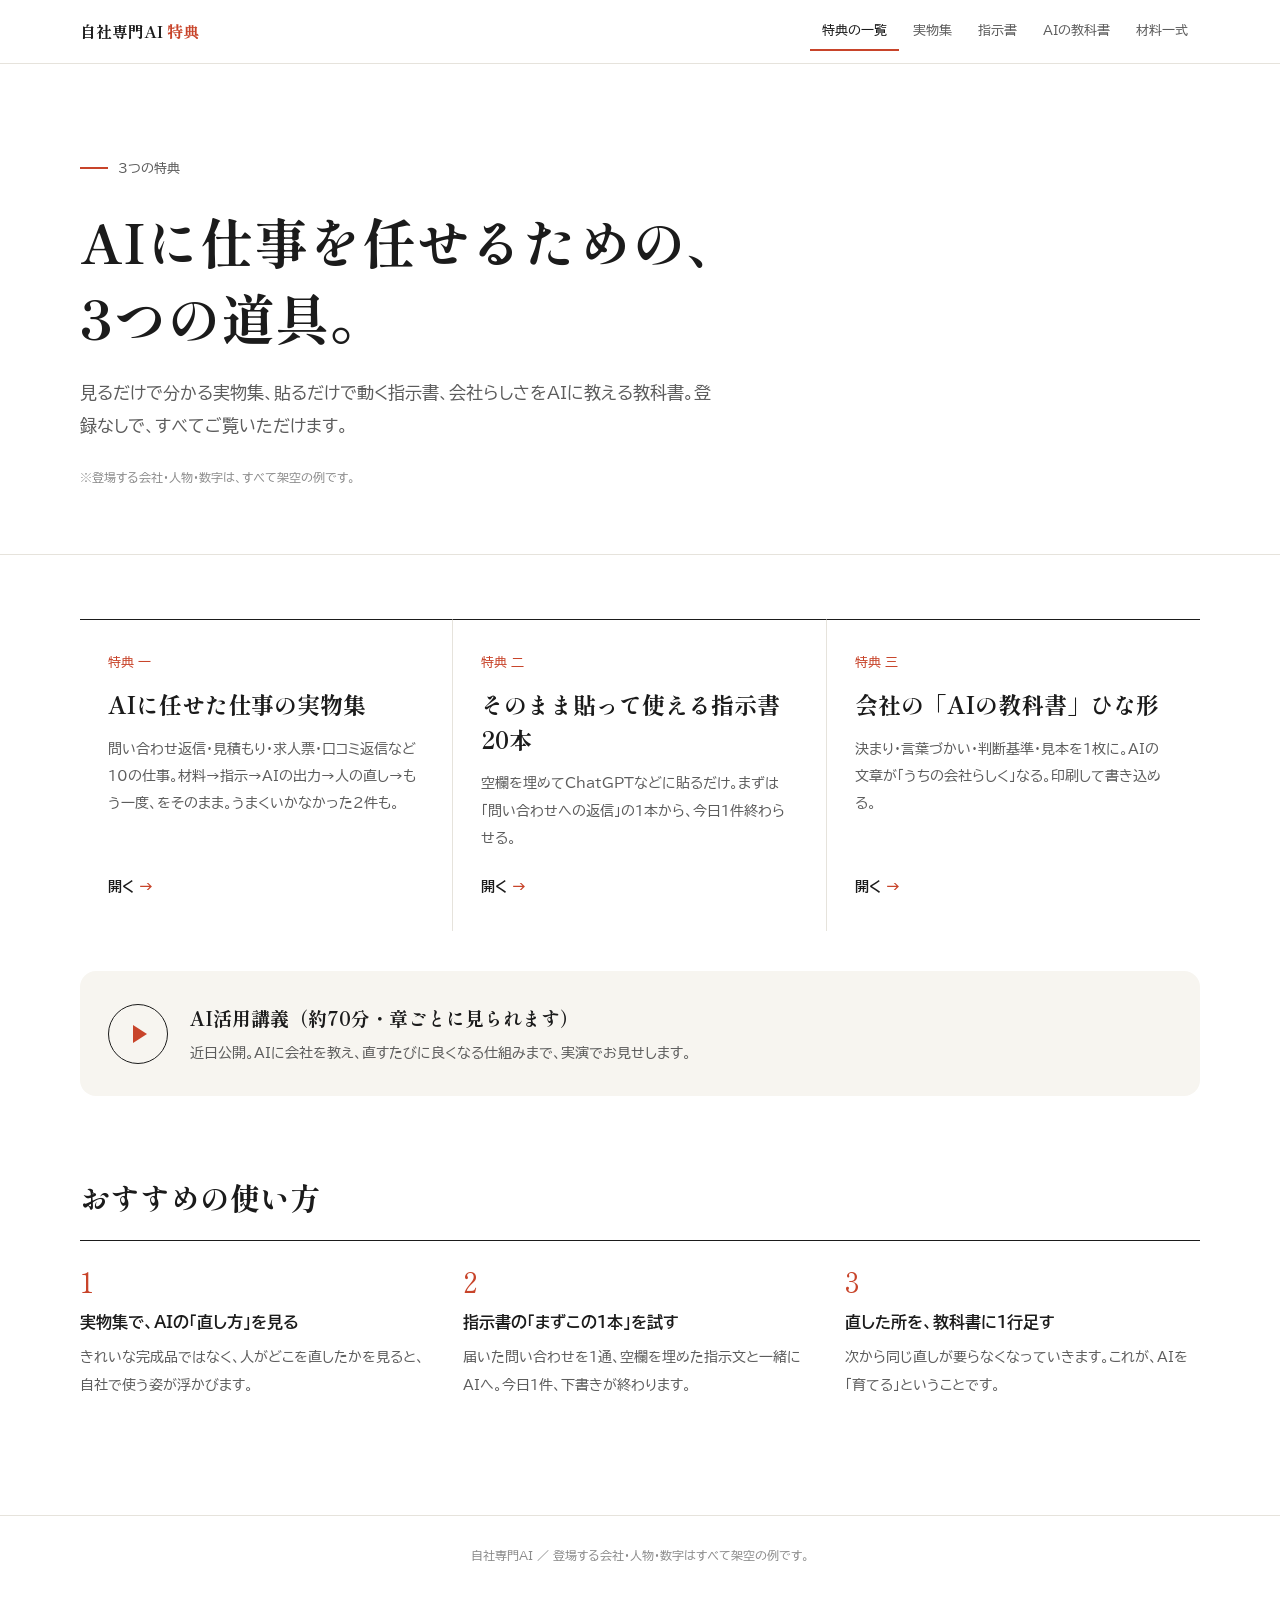
==== commit 376ec1c8: "公式LINEの特典ページ /kit/ を新しい特典サイト /tokuten/ に切り替え（旧版は履歴 7caee64） Co-Authored-By: Claude Opus 5.5 <noreply" ====
--- a/kit/index.html
+++ b/kit/index.html
@@ -1,124 +1,11 @@
-<!doctype html>
-<html lang="ja"><head><meta charset="utf-8"><meta name="viewport" content="width=device-width,initial-scale=1"><meta name="robots" content="noindex"><title>御社専属AI参謀｜お試し構築キット</title>
-<style>
-:root{--ink:#142540;--muted:#566173;--gold:#94733b;--line:#dfe3e8;--paper:#f5f4f0}*{box-sizing:border-box}html{scroll-behavior:smooth}body{margin:0;color:var(--ink);background:var(--paper);font-size:16px;font-family:"Yu Gothic",Meiryo,sans-serif;line-height:1.85}header{padding:18px 24px;border-bottom:1px solid var(--line);background:white}header a{color:var(--ink);text-decoration:none;font-weight:700}header>div,main,footer{max-width:960px;margin:auto}main{padding:52px 24px}h1,h2{font-family:"Yu Mincho","Hiragino Mincho ProN",serif;line-height:1.5}h1{font-size:clamp(32px,6vw,58px);margin:16px 0 22px}h2{font-size:clamp(24px,3.8vw,32px);margin:12px 0 18px}h3{font-size:18px;line-height:1.6}p{margin:12px 0}a{color:#284d7d;text-underline-offset:4px}.eyebrow{font-size:12px;letter-spacing:.14em;color:var(--gold);font-weight:700}.lead{font-size:18px;max-width:740px;color:var(--muted)}.card{background:white;border:1px solid var(--line);padding:30px;margin:24px 0;border-radius:16px;scroll-margin-top:20px}.note{background:#f8f5ed;border-left:3px solid var(--gold);padding:14px 18px;font-size:14px}.small{font-size:13px;color:var(--muted)}.step{font-size:13px;font-weight:700;color:var(--gold)}nav{display:grid;grid-template-columns:repeat(2,minmax(0,1fr));gap:10px;margin:28px 0}nav a{display:block;padding:13px 16px;background:white;border:1px solid var(--line);border-radius:8px;text-decoration:none;color:var(--ink);font-size:14px}.flow{padding:18px 0;border-top:1px solid var(--line);border-bottom:1px solid var(--line);font-weight:700}.goal{color:var(--muted);font-size:15px}details{border-top:1px solid var(--line);margin-top:20px;padding-top:16px}summary{font-weight:700;cursor:pointer;padding:5px 0}pre{font:14px/1.85 "Yu Gothic",Meiryo,sans-serif;white-space:pre-wrap;overflow-wrap:anywhere;background:#f5f6f8;padding:20px;border-radius:8px;margin-bottom:12px}button,.button{font:inherit;display:inline-block;padding:11px 18px;border-radius:7px;border:0;background:var(--ink);color:white;text-decoration:none;cursor:pointer}.copyrow{display:flex;flex-wrap:wrap;align-items:center;gap:12px}.status{font-size:13px;color:var(--gold);min-height:1.8em}a:focus-visible,button:focus-visible,summary:focus-visible{outline:3px solid #bb944d;outline-offset:4px}ul,ol{padding-left:1.5em}.compare-grid{display:grid;grid-template-columns:1fr 1fr;gap:16px}.example{border:1px solid var(--line);padding:18px;border-radius:8px}.example h3{margin-top:0}.navy{background:var(--ink);color:white}.navy .eyebrow,.navy .small{color:#dfcba4}.navy .button{background:#fff;color:var(--ink)}footer{padding:12px 24px 40px;font-size:13px;color:var(--muted)}@media(max-width:600px){main{padding:32px 16px}.card{padding:24px 18px}nav,.compare-grid{grid-template-columns:1fr}pre{padding:16px;font-size:14px}.lead{font-size:16px}}@media(prefers-reduced-motion:reduce){html{scroll-behavior:auto}}@media print{nav,button,.status{display:none}details>*{display:block!important}.card{break-inside:avoid}body{background:white}}
-</style></head><body><header><div><a href="../">自社専門AI <span aria-hidden="true">｜</span> 桂</a></div></header><main>
-<span class="eyebrow">OFFICIAL LINE GIFT · 7 DAYS</span><h1>御社の事情を知る、<br>AI参謀を作ってみる。</h1><p class="lead">現在地、目標、商品、判断基準。<br>事業の背景を伝えると、AIの答えはどう変わるでしょうか。<br>御社の仕事ひとつで、その違いを確かめる体験キットです。</p>
-<p class="flow">聞き取る → 事業の説明書を作る → 起動する → 比べる → 仕事で試す</p>
-<section class="card"><h2>最初に、このページを保存。</h2><p>教材はすべて今日から使えます。公式LINEでは1週間、順番に取り組み方をご案内します。初日は①〜③で準備し、その後は必要なところから進めてください。</p><ol><li>お使いのChatGPTやClaudeなど、文章で相談できるAIを開く。</li><li>各教材の「指示書を開く」からコピーし、AIのチャットへ貼る。</li><li>出力を確かめ、仕事に使う前に人が修正する。</li></ol><p class="note">このページ自体はAIを動かしません。入力フォーム・外部送信・回答の保存機能はありません。AIへ渡す情報は所属先のルールと利用サービスのデータ設定を確認し、個人情報や秘密情報を除いてください。無料体験の情報は、あなたが入力した時点のものです。</p></section>
-<nav aria-label="教材一覧"><a href="#interview">① 事業理解インタビュー</a><a href="#context">② 御社専用コンテキストシート</a><a href="#boot">③ AI参謀の起動指示書</a><a href="#compare">④ あり・なし比較と完成見本</a><a href="#work">⑤ 最初の仕事を進める</a><a href="#choose">⑥ 任せる業務を選び、測る</a><a href="#handoff">⑦ 社員に渡す実行手順</a><a href="#update">情報が変わったら</a></nav>
-<section class="card" id="interview"><span class="step">01 · まずは会話で</span><h2>事業理解インタビュー</h2><p>白紙のシートを埋める前に、AIに聞き役になってもらいます。「まだ決めていない」という回答でも進められます。</p><p class="goal"><strong>入力：</strong>あなたが把握している事業の状況。会社名は仮名で構いません。<br><strong>手順：</strong>下を貼り、質問に1つずつ答える。<br><strong>できあがり：</strong>事実・仮説・未確認に分かれた事業メモ。</p><details><summary>インタビューの指示書を開く</summary><pre id="p-interview">私の事業を理解するために、聞き役になってください。
-一度に質問するのは1つだけ。私の回答を待って次へ進んでください。各回答を短く確認し、曖昧な場合だけ具体例を聞いてください。
-次の順に、未回答の項目を聞いてください。
-1. どんな商品・サービスを、どんなお客様に提供しているか
-2. 今の状況。すでにできていること・結果・止まっていること
-3. 目指す状態と達成を確認する数字や条件。期限は決まっていれば聞く
-4. 使える時間・人数・予算・既存の資料や仕組み
-5. 大切にしたい判断基準・守るルール・避けたいこと
-6. この情報の基準日
-分からない項目は「未確認」、未決定は「未決定」と記録し、推測で埋めないでください。仮説は事実と分けてください。
-最後に「事実／仮説／未確認／決定事項」の見出しで要約し、私に訂正を求めてください。訂正後の要約が完成したら終了です。
-では、最初の質問をしてください。</pre><div class="copyrow"><button data-copy="p-interview">インタビューをコピー</button><span class="status" role="status"></span></div></details><p class="small"><strong>詰まったら：</strong>「その質問を具体例つきで言い換えて」と返してください。数値が分からなければ空欄のままで進めます。</p></section>
-<section class="card" id="context"><span class="step">02 · 事業の説明書にする</span><h2>御社専用コンテキストシート</h2><p>コンテキストとは、判断に必要な背景情報です。①の要約を、次回も使える形にまとめます。</p><p class="goal"><strong>入力：</strong>①で確認した事業メモ。<br><strong>手順：</strong>同じチャットに下を貼る。完成後、自分の端末の文書へ保存する。<br><strong>できあがり：</strong>日付つきの「会社情報＋現在地＋目標」。</p><details><summary>シート生成の指示書を開く</summary><pre id="p-context">ここまでに私が確認した情報だけを使い、次の形式でコンテキストシートを作ってください。各項目は短く、未確認はそのまま残してください。値を補うための推測は不要です。
-
-# 事業コンテキスト
-基準日：
-更新者：
-## 会社・商品
-提供内容／対象のお客様／提供条件／強みの根拠：
-## 現在地（事実）
-できていること／実際の結果／進行中／止まっていること：
-## ゴール
-達成状態／確認する数字や条件／期限（未決なら未決）：
-## 使えるもの・制約
-時間／人数／予算／既存資料・仕組み／守るルール：
-## 判断基準・決定事項
-優先すること／避けること／すでに決めた方針：
-## 仮説
-確かめたいこと／確かめ方：
-## 未確認事項
-確認が必要な情報／確認先：
-
-書き終えたら、数字・日付・条件の確認を私に求めてください。</pre><div class="copyrow"><button data-copy="p-context">シート生成をコピー</button><span class="status" role="status"></span></div></details><p class="small"><strong>確認箇所：</strong>希望の数字が実績欄に入っていないか、仮説が確定事項になっていないか。別チャットではこのシートを貼り直してください。</p></section>
-<section class="card" id="boot"><span class="step">03 · 背景を踏まえて相談する</span><h2>AI参謀の起動指示書</h2><p>新しいチャットに、下の指示書と②のシートを一緒に貼ります。「参謀」は相談役の呼び名です。実行できる範囲は、使うAIや接続設定によって異なります。</p><p class="goal"><strong>入力：</strong>確認済みのコンテキストシート。<br><strong>できあがり：</strong>背景に沿った優先事項と、あなたが着手できる次の一歩。</p><details><summary>起動指示書を開く</summary><pre id="p-boot">以下の事業コンテキストを踏まえ、私の仕事を進める相談役になってください。
-最初に、目標・現在地・重要な制約を各1行で確認してください。
-回答では、提案に関係する事実と判断理由を簡潔に示し、仮説や未確認を区別してください。内部の思考過程の開示は不要です。
-私の相談に対して、優先事項を最大3つに絞り、最初の一歩を「何を・どこまで行えば完了か」で示してください。すでに完了している準備を繰り返さず、情報が不足して判断を左右する場合は1問ずつ確認してください。
-外部情報を調べた場合は出典と確認日を示してください。調べられない場合は未確認としてください。成果や数値を保証せず、確認できた能力・実行結果だけを説明してください。
-メール送信・公開・購入などの実行は、利用環境の権限と私の明示的な指示を確認してください。操作できないものは下書きや手順として渡し、実行済みと表現しないでください。
-このシートは記載日現在の情報です。更新を受け取ったら変更点を確認し、古い情報との矛盾を解消してください。受け取っていない進捗を自動で把握したとは扱わないでください。
-
-【ここに②のコンテキストシートを貼る】</pre><div class="copyrow"><button data-copy="p-boot">起動指示書をコピー</button><span class="status" role="status"></span></div></details><p class="small"><strong>詰まったら：</strong>回答が一般論なら「シートのどの事実に基づく提案？ 今日の作業を1つに絞って」と追加してください。答えが状況と合わなければ②を訂正します。</p></section>
-<section class="card" id="compare"><span class="step">04 · 自分で違いを確かめる</span><h2>コンテキストあり・なし比較</h2><p>同じAI・同じモデルで、独立した新しいチャットを2つ開きます。片方には質問だけ、もう片方には③と②を貼ってから、まったく同じ質問を送ってください。</p><p class="note">比較用チャットでは、使える場合は過去の会話の参照・メモリ・共通のカスタム指示を無効にしてください。難しい場合は設定を記録し、厳密な比較ではないと捉えます。AIの出力には揺れがあり、常に改善するとは限りません。</p><details><summary>比較用の質問・架空デモを開く</summary><pre id="p-question">最初の5社を獲得するために、今日の60分で何を進めるとよいですか。優先する作業を1つと、具体的な手順・完了条件を示してください。</pre><div class="copyrow"><button data-copy="p-question">共通の質問をコピー</button><span class="status" role="status"></span></div><pre id="p-demo">【練習用の架空データ。実在企業の実績ではありません】
-基準日：2026年10月25日
-商品：小規模企業向けのAI導入支援。初期導入10万円
-対象：問い合わせ返信などの繰り返し業務に困る経営者
-現在地：サービス内容、LP、公式LINEは完成。新規10社へ案内済み。返信は未確認。契約0社
-ゴール：有料導入の最初の5社を獲得する。期限は未決定
-制約：今日は60分。経営者の知り合いはいない。広告予算は未決定
-判断基準：既存の仕組みを使い、経営者との具体的な相談機会を増やす
-仮説：繰り返し業務のある会社に、実例を交えた提案が響くかもしれない
-未確認：返信状況、商談化率、営業先の現在の課題</pre><div class="copyrow"><button data-copy="p-demo">架空デモをコピー</button><span class="status" role="status"></span></div><h3>回答の完成見本</h3><p class="small">以下は違いを説明するために作った仮例です。AIの実測結果・改善保証ではありません。</p><div class="compare-grid"><div class="example"><h3>背景なしの仮例</h3><p>対象顧客を決め、サービス紹介ページを用意して、知人へ声をかけましょう。</p><p class="small">確認：準備済みの作業や、使えない経路が含まれていませんか。</p></div><div class="example"><h3>背景ありの仮例</h3><p>まず送信済み10社の返信を確認しましょう。相談希望があれば内容に合わせた返信下書きを作り、なければ新規候補1社の業務と公式窓口を確認し、既存LPを添える個別文面を仕上げます。</p><p class="small">確認：送信日・経路・営業可否など、追加確認が必要な情報は残っています。</p></div></div></details><h3>比べるのは、この3点</h3><ol><li>準備済みのものや制約を踏まえているか。</li><li>自分の仕事で使える具体性があるか。</li><li>修正・説明し直しの手間が減ったか。</li></ol><p class="small"><strong>詰まったら：</strong>差が小さければ、一般論で答えられる質問になっていないか確認。実際に困っている仕事に質問を変え、両チャットに同じ質問を送ります。都合のよい回答だけを残さず記録してください。</p></section>
-<section class="card" id="work"><span class="step">05 · 仕事をひとつ進める</span><h2>今日の行動・営業文・提案改善</h2><p>③で起動したチャットで、必要な指示書を1つ選びます。【 】を埋めてから送ってください。</p><details><summary>今日の優先行動を決める</summary><pre id="p-priority">事業コンテキストを踏まえ、今日の【使える時間】で進める行動を1つ選んでください。
-追加の現状：【今日の進捗・止まっていること】
-判断理由を2行、手順を3つ、完了条件を1つ示してください。重要な未確認事項があれば、最初に1つだけ質問してください。未着手の作業を完了済みと扱わないでください。</pre><div class="copyrow"><button data-copy="p-priority">行動の指示書をコピー</button><span class="status" role="status"></span></div><p class="small">期待結果：終わりが分かる作業1つ。大きすぎる場合は「最初の15分まで分けて」と返します。</p></details><details><summary>相手に合わせた営業メールを下書きする</summary><pre id="p-mail">事業コンテキストと下の確認済み情報から、営業メールの下書きを作ってください。
-相手の事業・確認できた業務：【 】
-情報源と確認日：【 】
-提案する内容・渡せる資料URL：【 】
-差出人の事実・使ってよい肩書き：【 】
-相手の課題は仮説として表し、実績や効果を創作しないでください。売り込みを隠さず、相手の業務と提案のつながりを短く示し、依頼は1つに絞ってください。件名1案、本文、送信前に確認すべき事実を出してください。送信は行わず、確認用の下書きとして渡してください。</pre><div class="copyrow"><button data-copy="p-mail">営業メールをコピー</button><span class="status" role="status"></span></div><p class="small">期待結果：相手の業務に沿った下書き。宛先・営業受付可否・URL・実績を確認。個別情報がなければ、先に公式情報を調べます。</p></details><details><summary>提案の抜け・誤解を見つける</summary><pre id="p-proposal">事業コンテキストと下の情報で、提案を点検してください。
-相手が実際に話した課題：【 】
-提案文：【 】
-確定している提供範囲・条件：【 】
-①相手の課題とずれる箇所 ②根拠の弱い約束 ③範囲・条件の曖昧さを指摘し、優先して直す3点と修正文を示してください。相手の発言とこちらの仮説を区別し、未合意の条件は確定しないでください。</pre><div class="copyrow"><button data-copy="p-proposal">提案改善をコピー</button><span class="status" role="status"></span></div><p class="small">期待結果：直す箇所と修正文。提供できる範囲・金額・開始日は人が確認し、相手の意向が不明なら質問に戻ります。</p></details><p><strong>日々の文章業務にも：</strong><a href="../shijisho/">付録「雑務を減らすAI指示書10」へ →</a><br><span class="small">問い合わせ返信、説明文、議事録など。確認済みのコンテキストと組み合わせて使えます。</span></p></section>
-<section class="card" id="choose"><span class="step">06 · 小さく選んで、測る</span><h2>最初に任せる業務を選ぶ</h2><p>繰り返しがあり、使える材料があり、正しさを人が確認できる仕事から試します。所要時間は確認・修正まで含めて記録します。</p><details><summary>業務選定・前後実測シートを開く</summary><pre id="p-choose">下の業務候補から、最初にAIで試す1つを選ぶ相談に乗ってください。
-候補ごとに記入：
-業務名／月の件数／1件の通常所要時間／使える資料／確認担当／誤りの影響／社内ルール上の入力可否
-【ここに候補を2〜3件記入】
-
-頻度、材料の有無、確認のしやすさ、誤りの影響を比較してください。未測定を推測の数字で埋めず、影響が小さく、人が確認できる1件の試し方を提案してください。
-出力：選ぶ業務／理由／準備する匿名化した入力／人が確認する項目／試行の完了条件。</pre><div class="copyrow"><button data-copy="p-choose">業務選定をコピー</button><span class="status" role="status"></span></div><pre id="p-measure"># 1件の試行記録
-日付／業務名／使用AI・モデル：
-対象の難易度・件数：
-AIなし：作業 分＋確認・修正 分＝合計 分
-AIあり：入力準備 分＋生成・待機 分＋確認・修正 分＝合計 分
-品質：必要条件を満たしたか／誤り／修正した箇所
-背景情報を追加した箇所：
-次に変えること：
-結論：続ける／条件を変えて再試行／今回は見送る</pre><div class="copyrow"><button data-copy="p-measure">実測シートをコピー</button><span class="status" role="status"></span></div></details><p class="small"><strong>期待結果：</strong>時間と品質の両方を判断できる記録。似た難易度の業務で数件試し、1回の結果を全業務の削減効果に広げないでください。時間が増えたら、入力準備と修正のどちらにかかったかを見直します。</p><p><a href="#handoff">次へ：社員に渡す実行・確認手順を整える →</a></p></section>
-<section class="card" id="handoff"><span class="step">07 · 社員と共有する</span><h2>社員に渡せる、AI活用手順書</h2><p>試してよかった業務を、担当者が変わっても確認できる形にします。下の空欄を埋め、社内で使ってよいか確認してから共有してください。</p><details><summary>実行・確認手順のひな型を開く</summary><pre id="p-handoff"># AI活用手順書
-業務名：
-作成日・改訂日：
-実行担当／確認担当：
-利用を認めたAI・設定：
-使うコンテキストシートの版・保管場所：
-使う指示書：
-
-1. 入力前
-最新のシートか確認する。社内の情報管理ルールを確認し、顧客名・連絡先・契約情報等を必要に応じ匿名化する。匿名化しても機密性が残る情報は、許可された環境と範囲でのみ扱う。
-2. 実行
-確認済みのシートと指示書を貼り、必要な情報を追加する。AIの出力は下書きとして扱う。
-3. 人が確認
-事実／数字／日付／宛先／金額／条件／個人情報／未合意の約束を確認する。根拠のない箇所は修正するか、担当へ確認する。
-4. 使用・保存
-確認担当が承認したものを利用する。成果物と修正点を社内で決めた場所に保存する。外部への送信・公開は社内の承認手順に従う。
-5. 更新
-商品・目標・進捗・ルールが変わったら、更新担当が日付つきでシートを更新する。別チャットには最新版を貼り直す。
-6. 困ったとき
-入力してよいか不明なら確認担当へ相談する。誤りが続く場合は使用を止め、材料・指示・確認項目を見直す。
-
-この業務で特に確認すること：
-困ったときの連絡先：</pre><div class="copyrow"><button data-copy="p-handoff">手順書をコピー</button><span class="status" role="status"></span></div></details><p class="small"><strong>期待結果：</strong>入力・実行・確認・更新の担当が決まった1枚。初回は架空データを使い、別の担当者がこの手順だけで進められるか確認します。</p></section>
-<section class="card" id="update"><span class="eyebrow">WHEN THINGS CHANGE</span><h2>状況が変わったら、<br>AIに伝える情報も更新。</h2><p>新しい商談、変わった目標、決まった方針。今回のキットでは、自分でその差分を伝えます。同じチャットでも、長いやりとりの後は最新版のシートを貼って確認してください。</p><details><summary>差分更新の入力例を開く</summary><pre id="p-update">コンテキストを更新してください。下の差分は架空の練習例です。実際に使う時は自分の事実に置き換えます。
-更新日：2026年10月27日
-変更前：新規10社に案内済み。返信未確認。契約0社。
-変更後（確認済みの事実）：2社から返信。うち1社と診断日程を調整中。契約0社。
-新しい決定事項：今日は診断日程の確定を優先する。
-未確認：相手の対象業務と決裁者。
-
-旧情報と置き換える箇所を示し、矛盾があれば確認してください。更新済みのコンテキストシートを全文で出し、今日の最初の一歩を1つ提案してください。</pre><div class="copyrow"><button data-copy="p-update">更新例をコピー</button><span class="status" role="status"></span></div></details><p>有料の導入支援では、日々の情報をどう取り込み、更新し、仕事に使うかまで設計します。対象の情報源・接続方法・反映するタイミング・人の確認範囲は、ご相談のうえで決めます。</p><p class="small">あらゆる情報が自動でリアルタイムに反映されるものではありません。接続可能な環境や権限、更新条件によって対応範囲は異なります。</p></section>
-<section class="card navy" id="consult"><span class="eyebrow">NEXT STEP · 30 MINUTES</span><h2>御社の仕事では、<br>どこから始めるとよいか。</h2><p>移動せず、いつもの職場からオンラインでご相談いただけます。体験した業務と、うまくいった点・詰まった点を教えてください。30分で、最初に扱う業務と必要な情報を一緒に整理します。</p><p>AIの知識や立派な説明資料は不要です。可能であれば、実例を3つ（名前・電話番号を伏せたもの）ご用意ください。LINEで「30分診断を予約」と送ってください。日程は返信で調整します。</p><a class="button" href="https://line.me/R/oaMessage/%40543rhryb/?30%E5%88%86%E8%A8%BA%E6%96%AD%E3%82%92%E4%BA%88%E7%B4%84" target="_blank" rel="noopener">公式LINEで診断を予約 →</a><p class="small">リンクが開かない場合は、この教材を受け取った公式LINEのトークへ戻って送信してください。</p></section>
-</main><footer>自社専門AI｜桂 · 無料体験キット<br>教材中のデモ・回答見本は架空の説明用サンプルです。</footer>
-<script>
-document.querySelectorAll('[data-copy]').forEach(button=>{button.type='button';button.addEventListener('click',async()=>{const value=document.getElementById(button.dataset.copy).textContent;let copied=false;try{if(navigator.clipboard&&window.isSecureContext){await navigator.clipboard.writeText(value);copied=true}}catch(error){}if(!copied){const field=document.createElement('textarea');field.value=value;field.style.cssText='position:fixed;left:-9999px;top:0';document.body.append(field);field.select();try{copied=document.execCommand('copy')}catch(error){}field.remove();button.focus()}button.parentElement.querySelector('.status').textContent=copied?'コピーしました。AIのチャットへ貼り付けてください。':'コピーできませんでした。本文を選択してコピーしてください。'})});
-</script></body></html>
+<!doctype html>
+<html lang="ja"><head><meta charset="utf-8"><meta name="viewport" content="width=device-width,initial-scale=1">
+<title>自社専門AI 特典｜AIに仕事を任せるための3つの道具</title>
+<meta name="robots" content="noindex">
+<meta http-equiv="refresh" content="0; url=../tokuten/">
+<link rel="canonical" href="../tokuten/">
+<script>location.replace('../tokuten/' + location.hash);</script>
+<style>body{margin:0;font-family:"BIZ UDPGothic",system-ui,sans-serif;background:#fff;color:#1b1b1b;display:grid;place-items:center;min-height:100vh;text-align:center;padding:16px}a{color:#1b1b1b;text-decoration-color:#c8442a}</style>
+</head><body>
+<p>特典のページは新しくなりました。<br><a href="../tokuten/">新しい特典ページを開く</a></p>
+</body></html>
